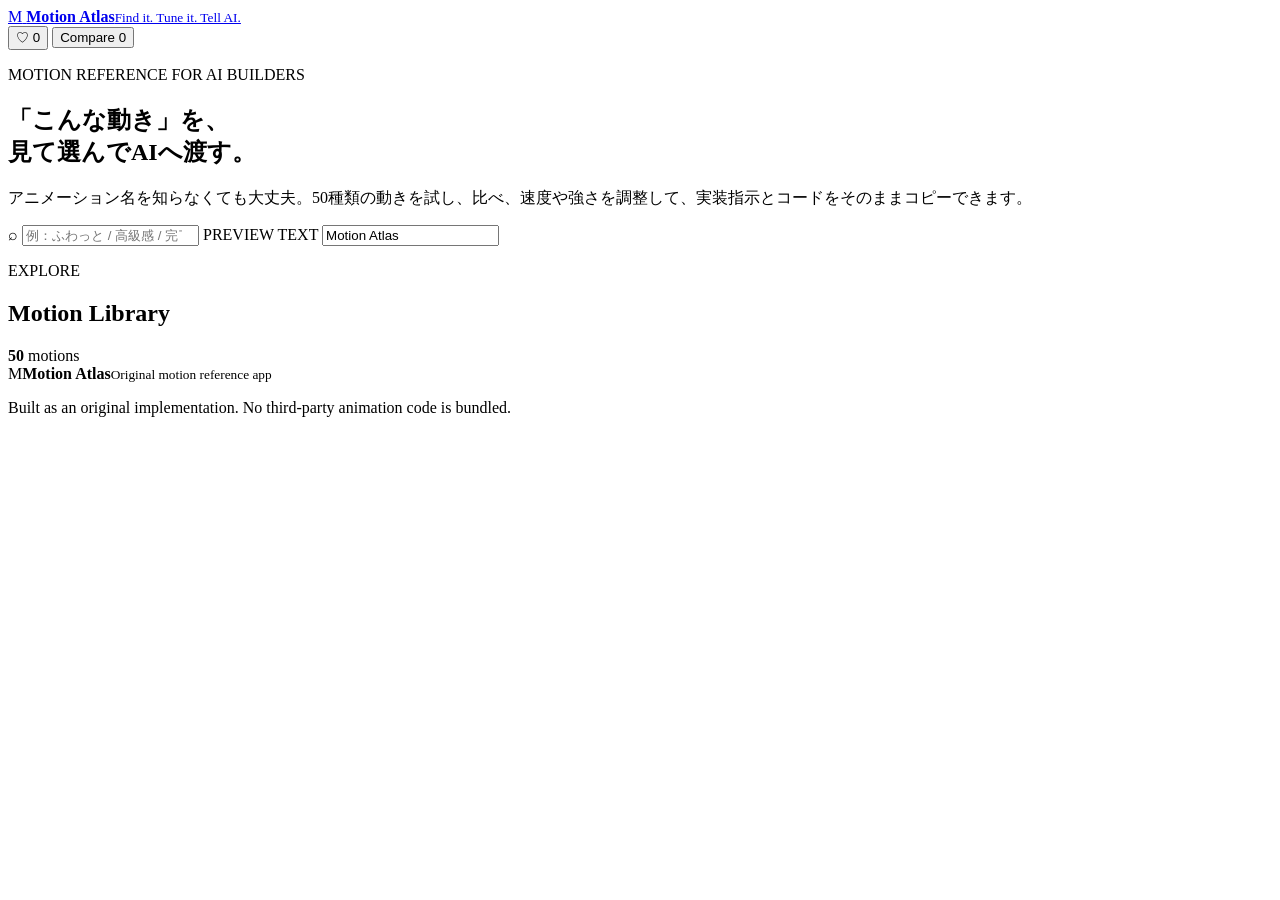
==== index.html @ 30607700 "Add Motion Atlas interface" ====
<!doctype html>
<html lang="ja">
<head>
  <meta charset="utf-8" />
  <meta name="viewport" content="width=device-width, initial-scale=1, viewport-fit=cover" />
  <meta name="theme-color" content="#0b1020" />
  <meta name="description" content="見て選ぶ、比べる、調整する、AIへ伝える。AI時代のモーション設計ツール。" />
  <title>Motion Atlas</title>
  <link rel="manifest" href="manifest.webmanifest" />
  <link rel="apple-touch-icon" href="icons/icon.svg" />
  <link rel="icon" href="icons/icon.svg" />
  <link rel="stylesheet" href="styles.css" />
</head>
<body>
  <div class="ambient ambient-a" aria-hidden="true"></div>
  <div class="ambient ambient-b" aria-hidden="true"></div>

  <header class="topbar">
    <a class="brand" href="#top" aria-label="Motion Atlas ホーム">
      <span class="brand-mark">M</span>
      <span><strong>Motion Atlas</strong><small>Find it. Tune it. Tell AI.</small></span>
    </a>
    <div class="top-actions">
      <button class="icon-btn" id="favoritesBtn" type="button" aria-label="お気に入りのみ表示" title="お気に入り">♡ <span id="favoriteCount">0</span></button>
      <button class="icon-btn compare-pill" id="compareBtn" type="button" aria-label="比較を開く">Compare <span id="compareCount">0</span></button>
    </div>
  </header>

  <main id="top">
    <section class="hero">
      <p class="eyebrow">MOTION REFERENCE FOR AI BUILDERS</p>
      <h1>「こんな動き」を、<br><span>見て選んでAIへ渡す。</span></h1>
      <p class="hero-copy">アニメーション名を知らなくても大丈夫。50種類の動きを試し、比べ、速度や強さを調整して、実装指示とコードをそのままコピーできます。</p>

      <div class="search-panel">
        <label class="search-wrap">
          <span aria-hidden="true">⌕</span>
          <input id="searchInput" type="search" autocomplete="off" placeholder="例：ふわっと / 高級感 / 完了 / hover / blur" />
        </label>
        <label class="preview-text-wrap">
          <span>PREVIEW TEXT</span>
          <input id="globalText" type="text" maxlength="40" value="Motion Atlas" aria-label="プレビュー文字" />
        </label>
      </div>

      <div class="purpose-row" id="purposeRow" aria-label="目的から探す"></div>
      <div class="category-row" id="categoryRow" aria-label="カテゴリ"></div>
    </section>

    <section class="results-section" aria-labelledby="resultsTitle">
      <div class="section-head">
        <div>
          <p class="section-kicker">EXPLORE</p>
          <h2 id="resultsTitle">Motion Library</h2>
        </div>
        <div class="result-meta"><strong id="resultCount">50</strong> motions</div>
      </div>
      <div class="motion-grid" id="motionGrid"></div>
      <div class="empty-state" id="emptyState" hidden>
        <strong>該当するMotionがありません</strong>
        <span>検索語やカテゴリを変えてみてください。</span>
        <button class="ghost-btn" id="resetFilters" type="button">条件をリセット</button>
      </div>
    </section>
  </main>

  <aside class="compare-dock" id="compareDock" hidden>
    <div><strong>Compare</strong><span id="dockNames">選択中</span></div>
    <button class="ghost-btn" id="clearCompare" type="button">クリア</button>
    <button class="primary-btn" id="openCompare" type="button">比較する</button>
  </aside>

  <dialog id="detailDialog" class="dialog-shell">
    <div class="dialog-top">
      <div>
        <p class="section-kicker" id="detailCategory">TEXT</p>
        <h2 id="detailTitle">Motion</h2>
      </div>
      <button class="close-btn" data-close="detailDialog" aria-label="閉じる" type="button">×</button>
    </div>
    <div class="detail-layout">
      <section class="detail-preview-card">
        <div class="large-preview" id="detailPreview"></div>
        <button class="replay-btn large" id="detailReplay" type="button">↻ Restart</button>
      </section>
      <section class="controls-panel">
        <p id="detailDescription" class="detail-description"></p>
        <label class="text-control">プレビュー内容<input id="detailText" type="text" maxlength="40" /></label>
        <div class="slider-control"><span>Speed</span><output id="durationOut">700ms</output><input id="durationRange" min="250" max="1800" step="50" type="range" /></div>
        <div class="slider-control"><span>Delay</span><output id="delayOut">0ms</output><input id="delayRange" min="0" max="800" step="25" type="range" /></div>
        <div class="slider-control"><span>Intensity</span><output id="intensityOut">100%</output><input id="intensityRange" min="40" max="180" step="10" type="range" /></div>
        <label class="select-control">Easing<select id="easingSelect"><option value="cubic-bezier(.22,1,.36,1)">Smooth Out</option><option value="ease-out">Ease Out</option><option value="ease-in-out">Ease In Out</option><option value="cubic-bezier(.34,1.56,.64,1)">Soft Spring</option><option value="linear">Linear</option></select></label>
        <div class="detail-actions">
          <button class="primary-btn wide" id="copyAiBtn" type="button">AIへの指示をコピー</button>
          <button class="ghost-btn wide" id="copyCodeBtn" type="button">HTML / CSSをコピー</button>
        </div>
        <div class="toggle-actions">
          <button class="ghost-btn" id="detailFavorite" type="button">♡ お気に入り</button>
          <button class="ghost-btn" id="detailCompare" type="button">＋ 比較</button>
        </div>
      </section>
    </div>
  </dialog>

  <dialog id="compareDialog" class="dialog-shell compare-dialog">
    <div class="dialog-top">
      <div><p class="section-kicker">SIDE BY SIDE</p><h2>Compare Motions</h2></div>
      <button class="close-btn" data-close="compareDialog" aria-label="閉じる" type="button">×</button>
    </div>
    <div class="compare-toolbar">
      <button class="primary-btn" id="syncPlay" type="button">▶ Sync Play</button>
      <span>最大4つまで同じタイミングで比較できます。</span>
    </div>
    <div class="compare-grid" id="compareGrid"></div>
  </dialog>

  <div class="toast" id="toast" role="status" aria-live="polite"></div>

  <footer>
    <div class="brand footer-brand"><span class="brand-mark">M</span><span><strong>Motion Atlas</strong><small>Original motion reference app</small></span></div>
    <p>Built as an original implementation. No third-party animation code is bundled.</p>
  </footer>

  <script src="app.js" defer></script>
</body>
</html>
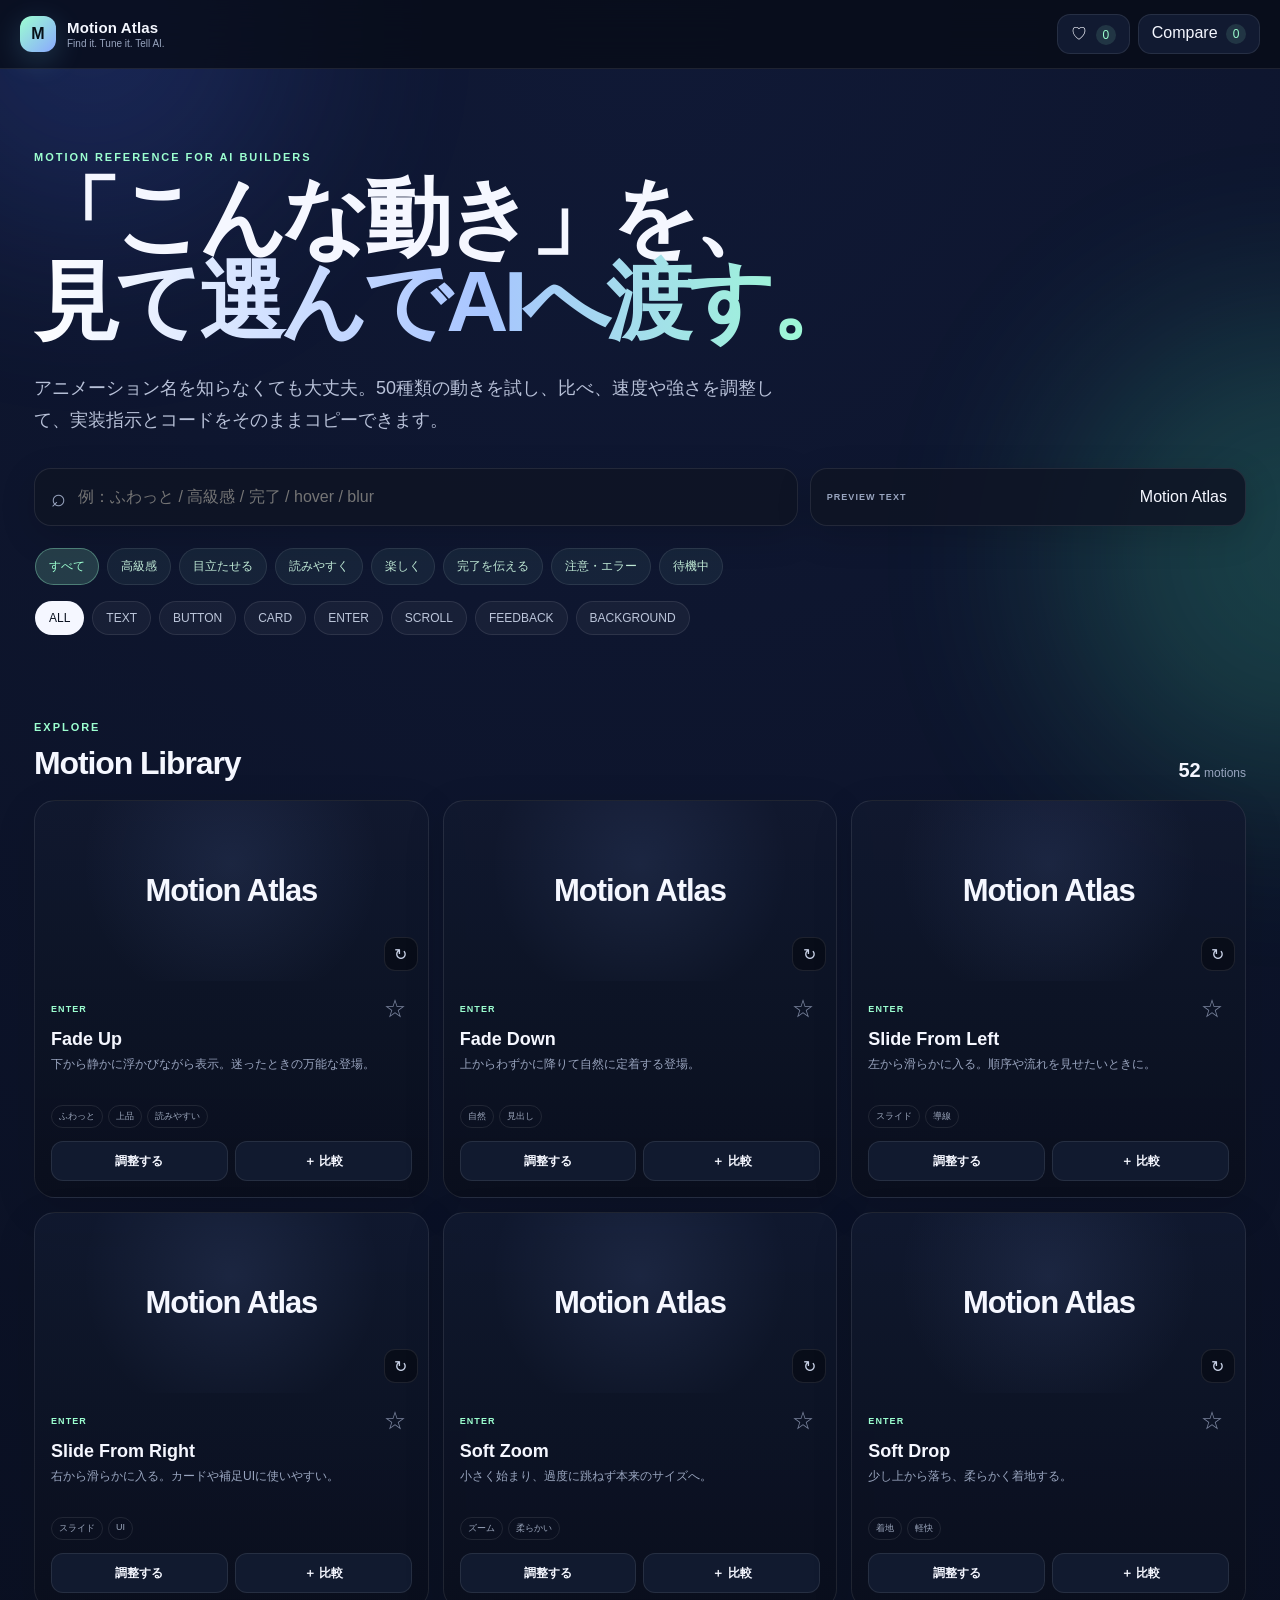
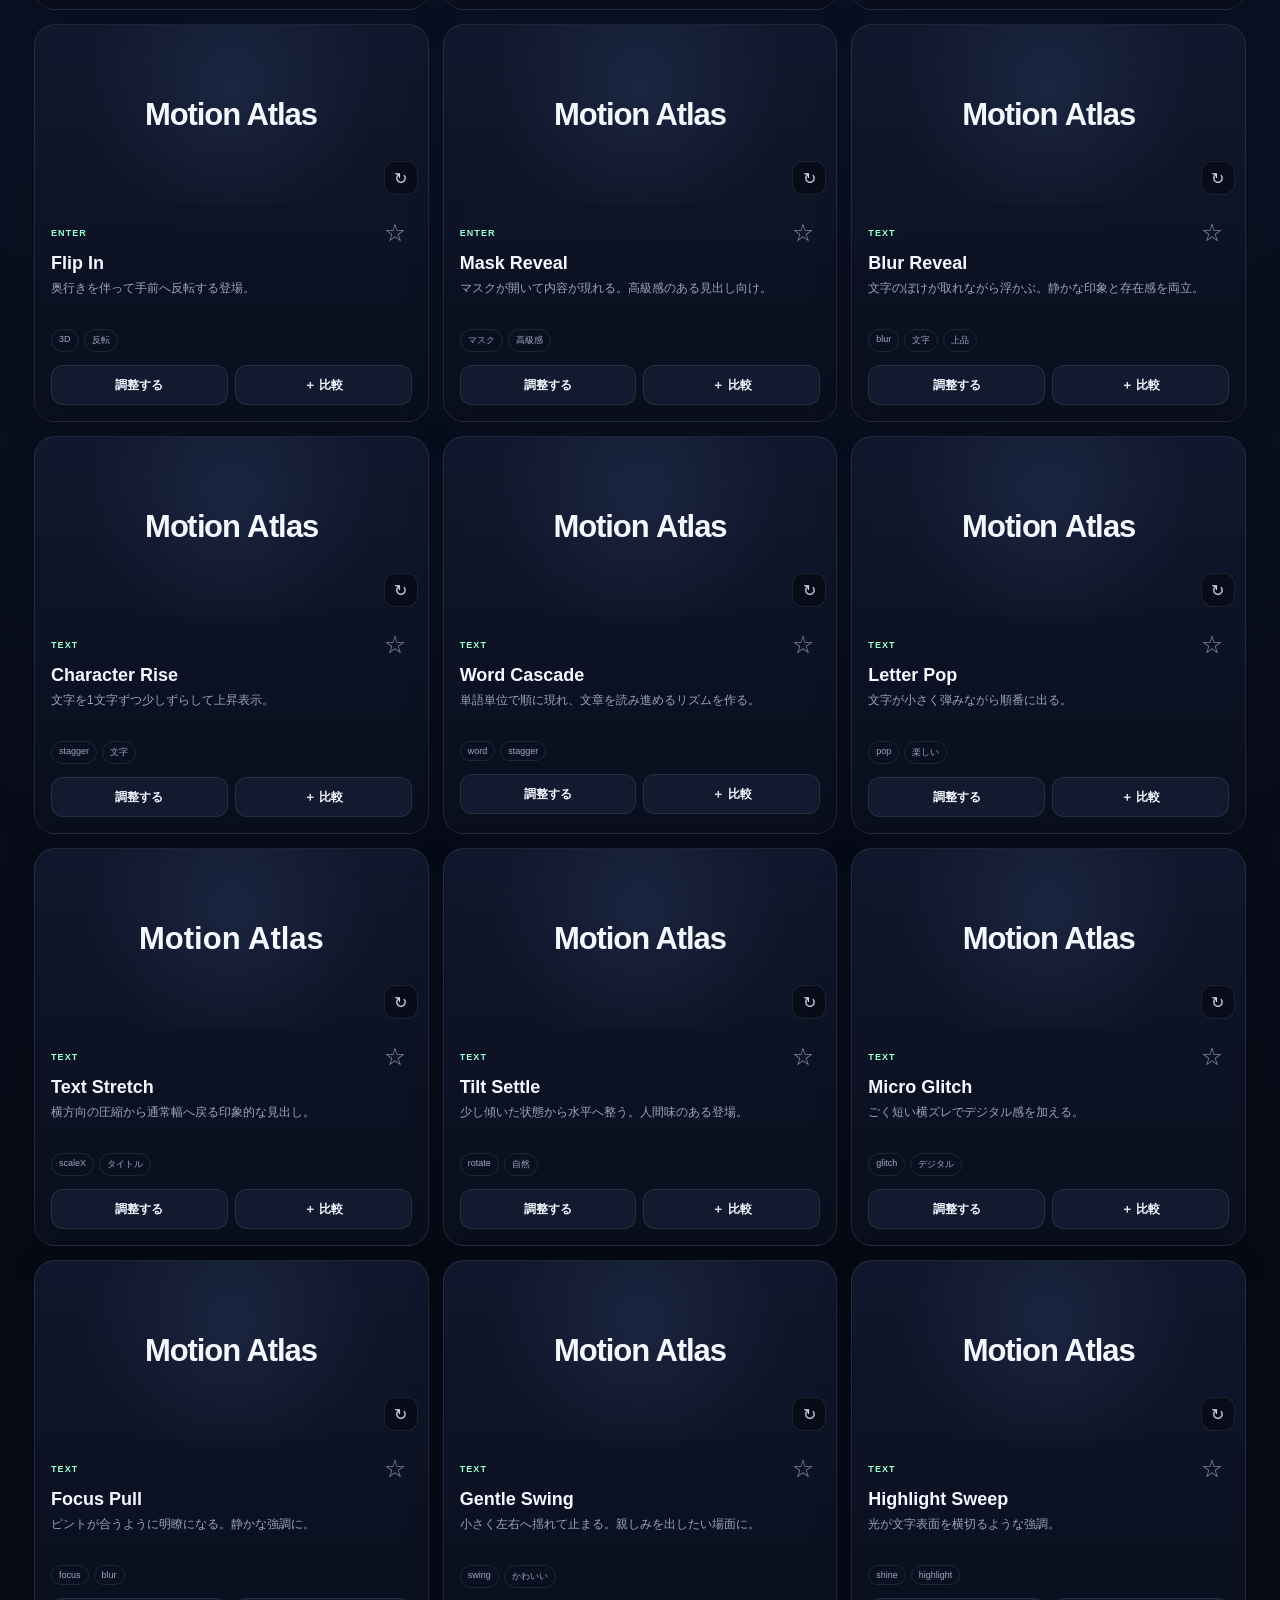
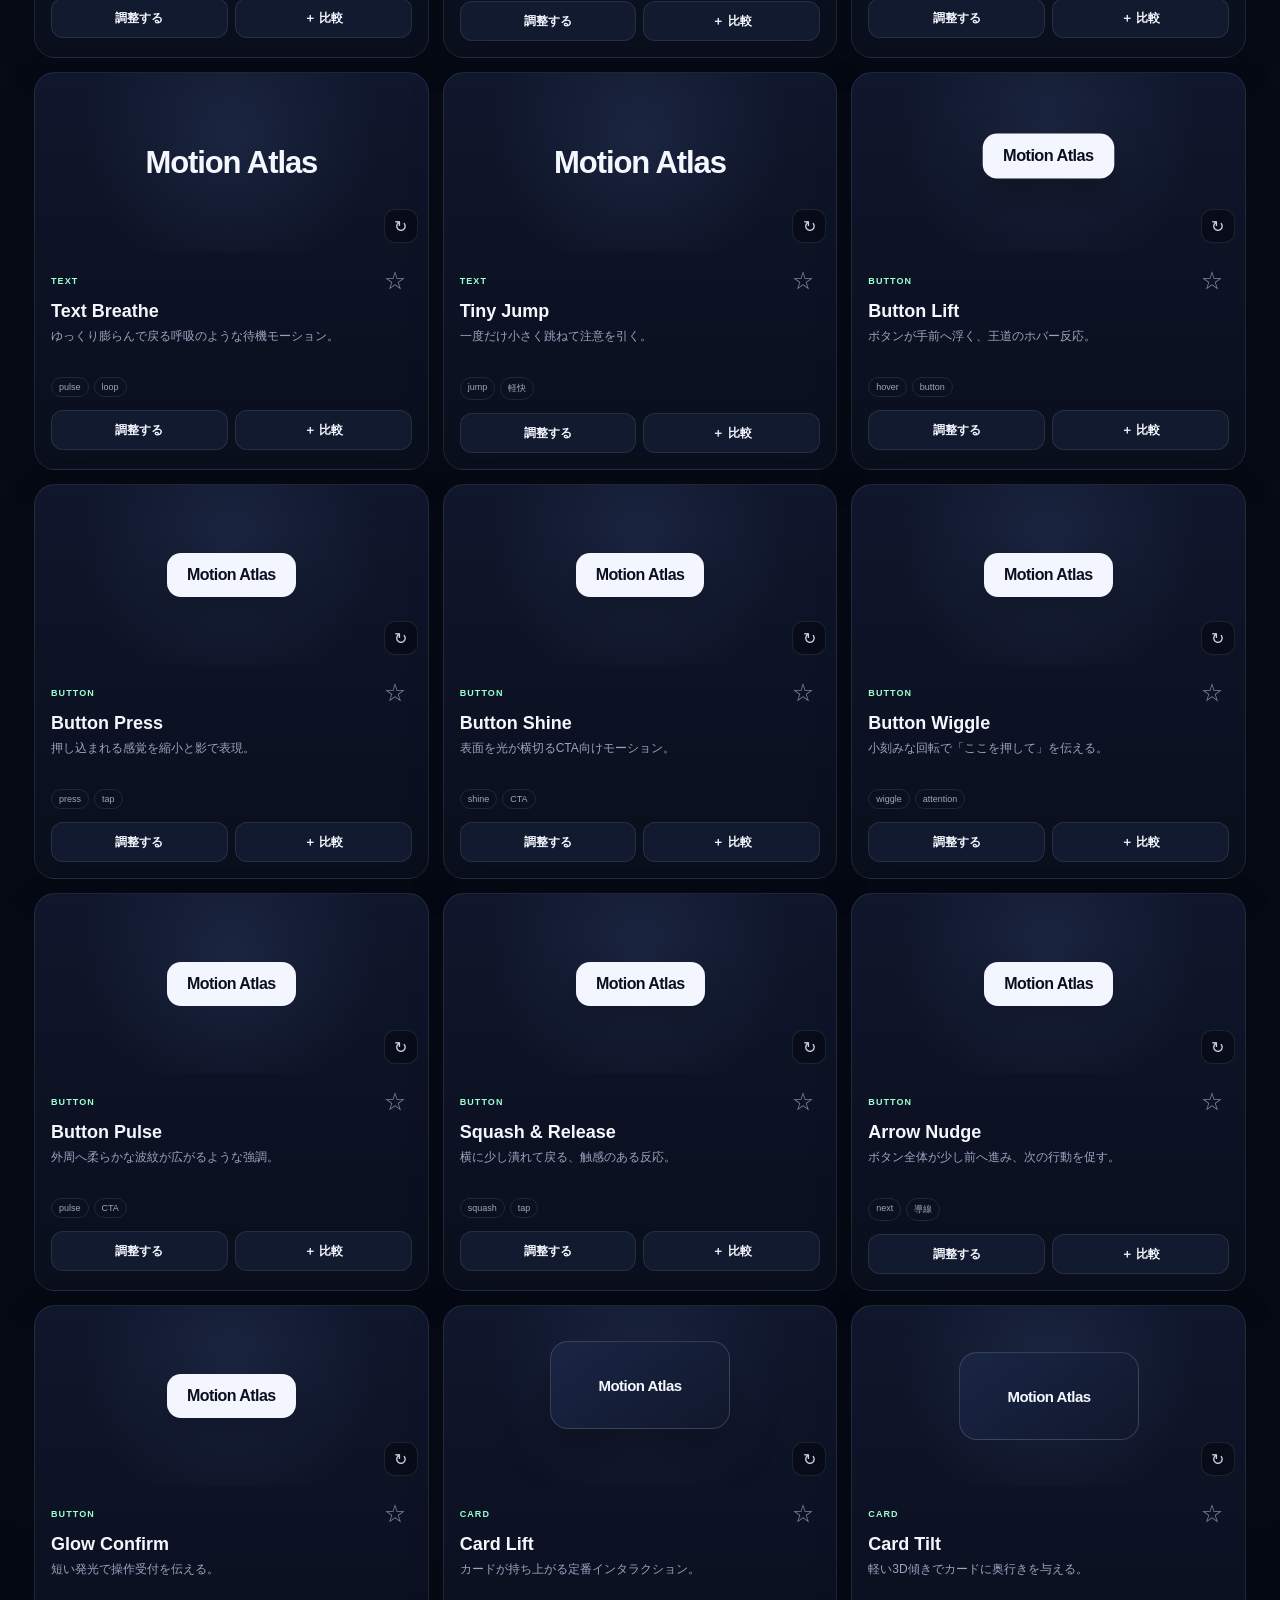
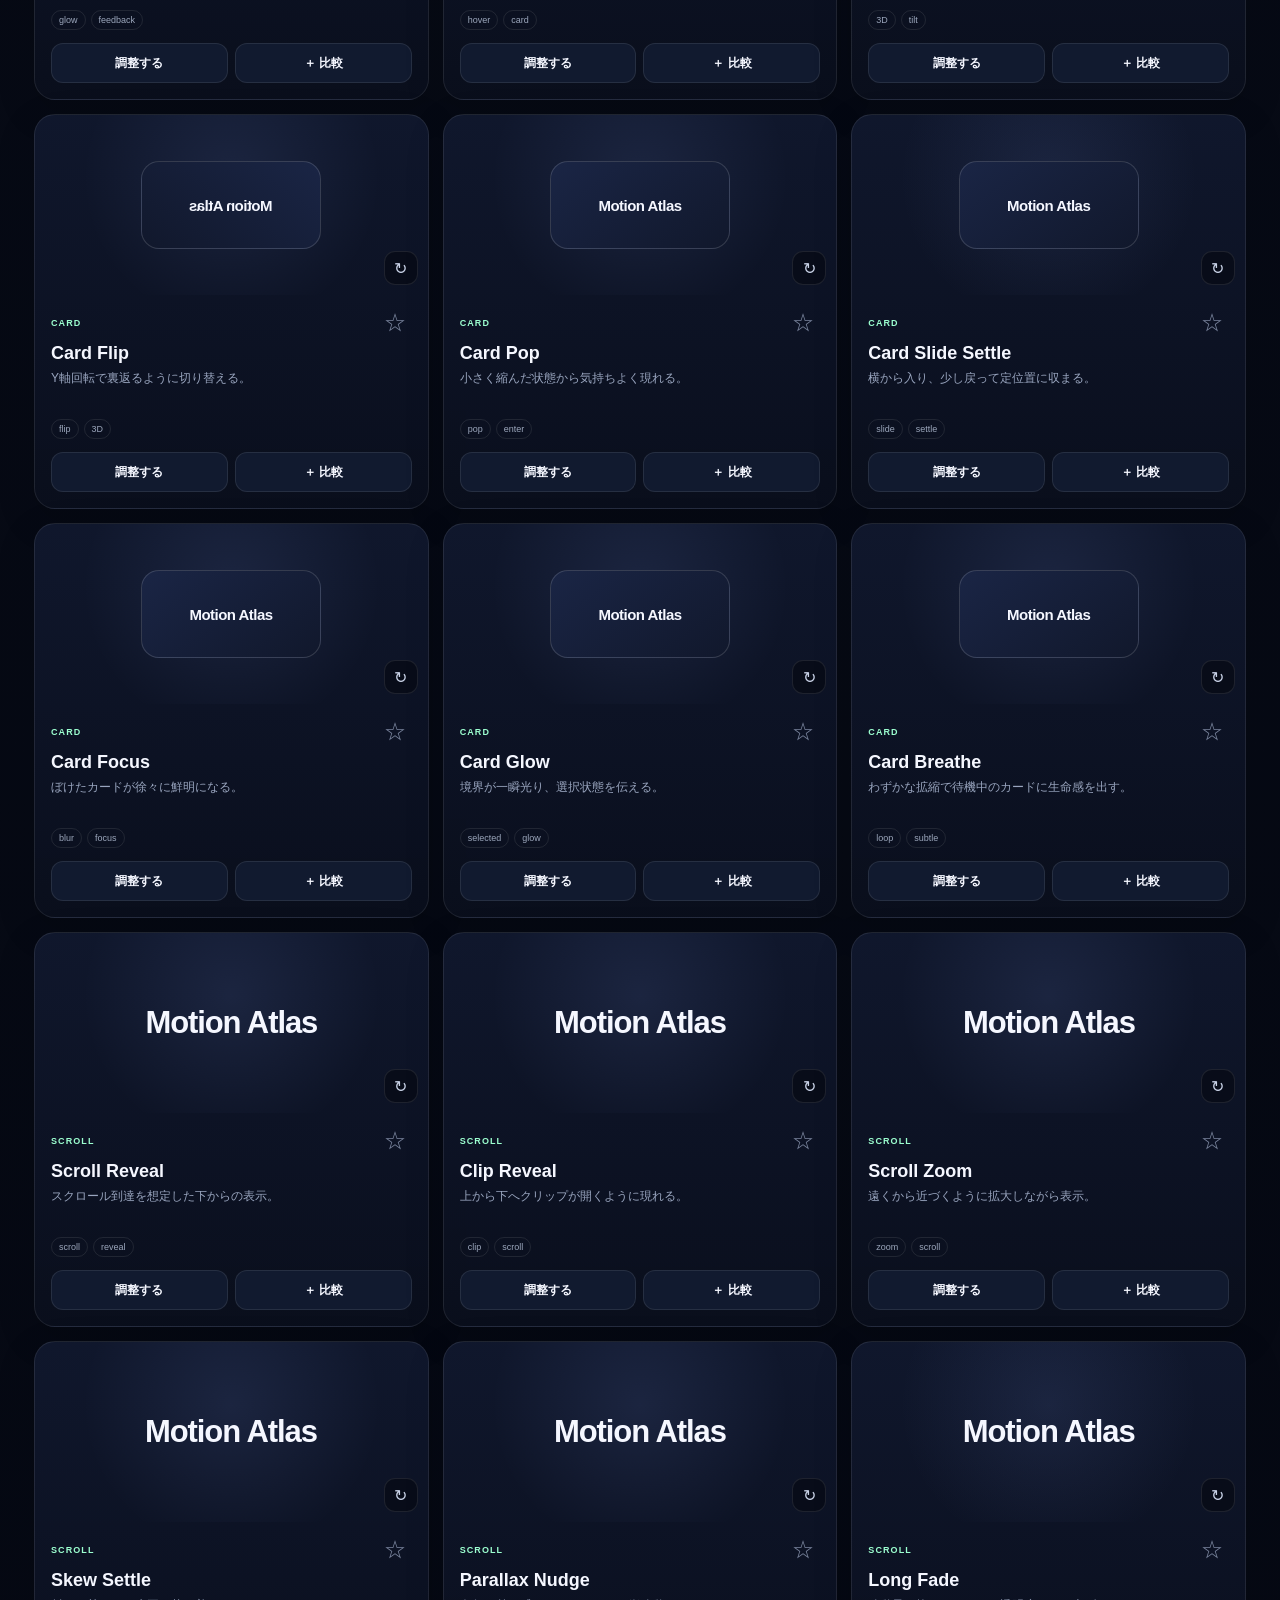
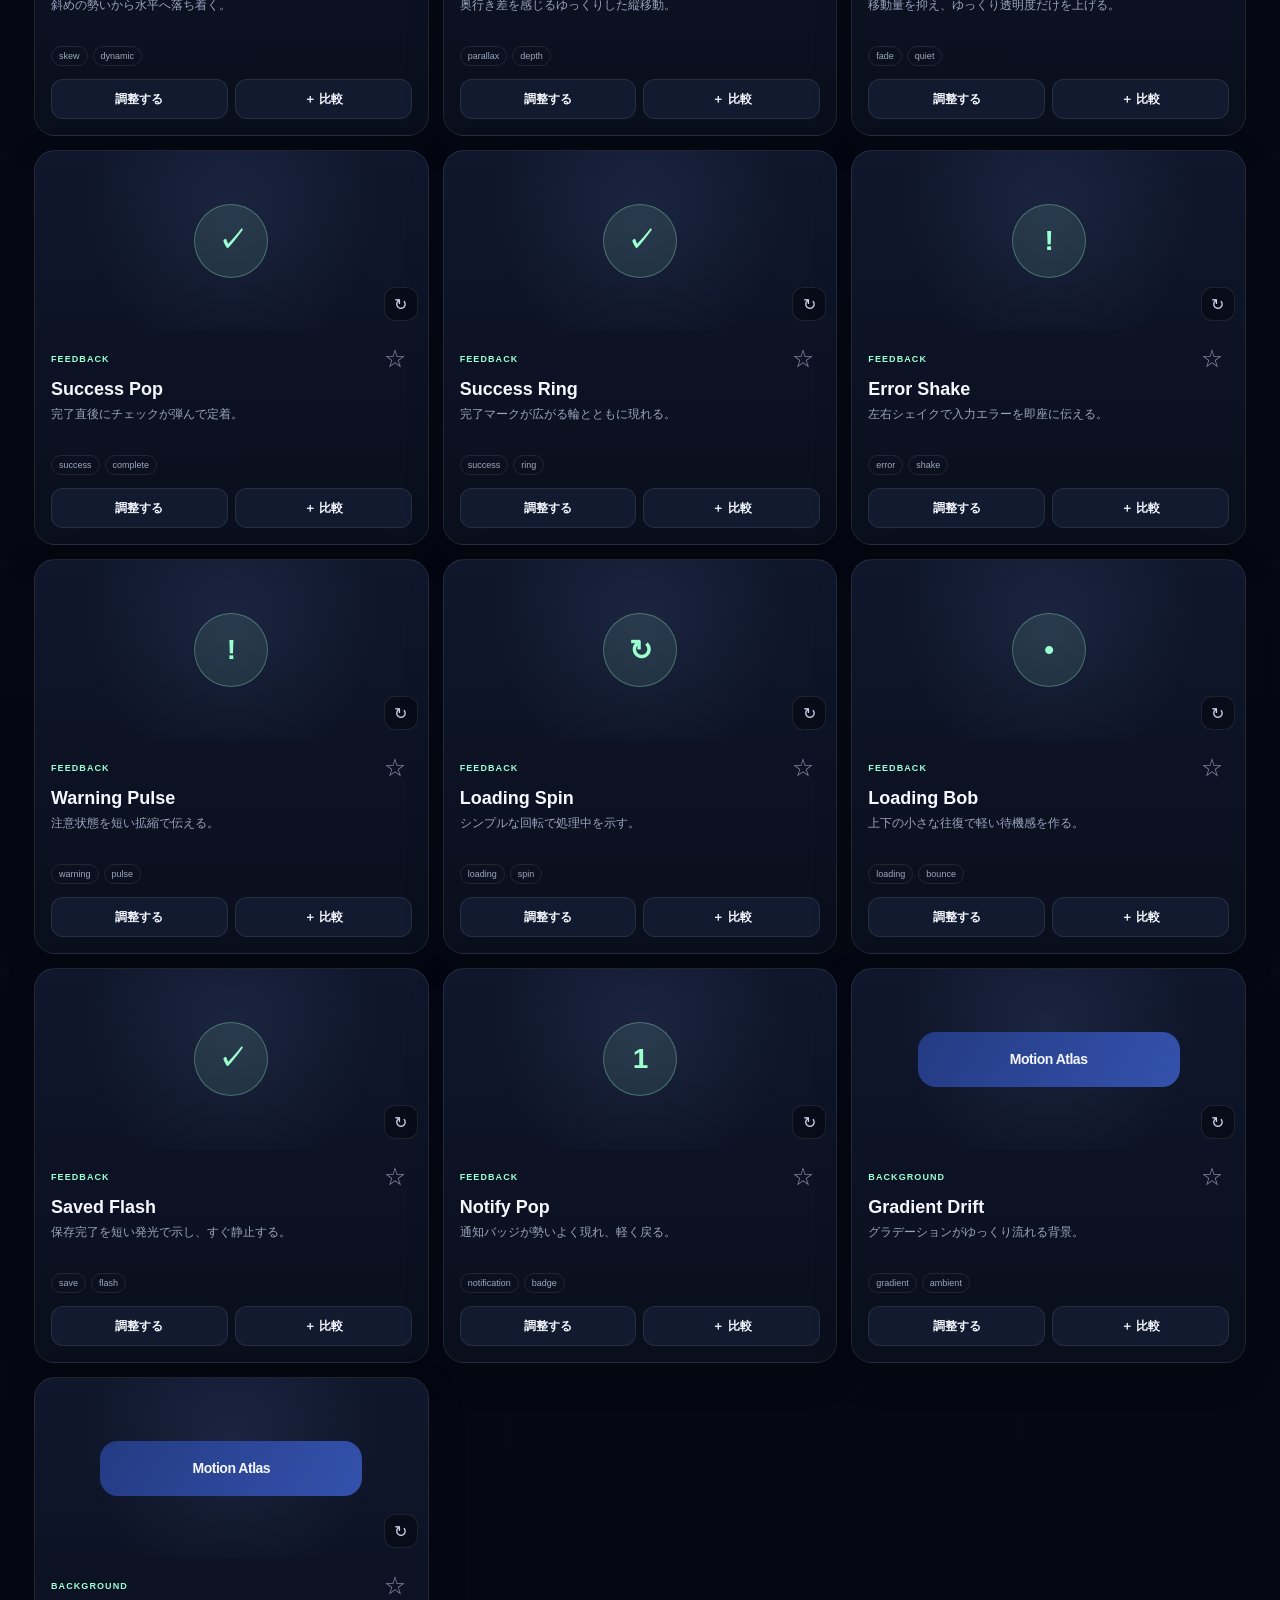
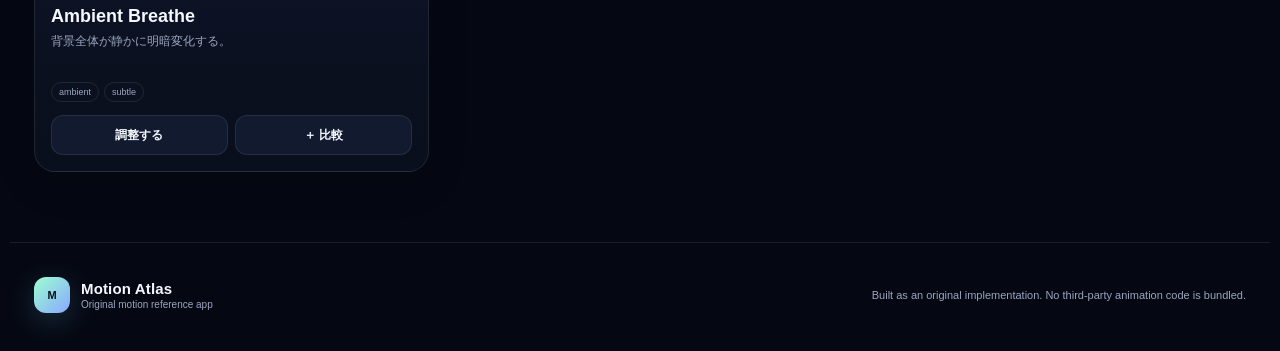
==== commit f688fb81: "Load Motion Atlas modules" ====
--- a/index.html
+++ b/index.html
@@ -121,6 +121,8 @@
     <p>Built as an original implementation. No third-party animation code is bundled.</p>
   </footer>
 
+  <script src="motion-data.js" defer></script>
+  <script src="motion-engine.js" defer></script>
   <script src="app.js" defer></script>
 </body>
 </html>
--- a/styles.css
+++ b/styles.css
@@ -0,0 +1,15 @@
+:root {
+  --bg:#070b16; --panel:#0e1425; --panel2:#121a2f; --line:rgba(255,255,255,.09);
+  --text:#f5f7ff; --muted:#99a5bf; --accent:#9cffd0; --accent2:#8aa8ff; --danger:#ff8d9f;
+  --shadow:0 24px 70px rgba(0,0,0,.35); --radius:24px;
+}
+*{box-sizing:border-box} html{scroll-behavior:smooth} body{margin:0;background:radial-gradient(circle at top,#101936 0,#070b16 34%,#050812 100%);color:var(--text);font-family:Inter,ui-sans-serif,-apple-system,BlinkMacSystemFont,"Segoe UI",sans-serif;min-height:100vh;overflow-x:hidden}
+button,input,select{font:inherit} button{color:inherit} button:focus-visible,input:focus-visible,select:focus-visible{outline:3px solid rgba(156,255,208,.65);outline-offset:2px}.ambient{position:fixed;z-index:-1;filter:blur(100px);opacity:.18;border-radius:999px}.ambient-a{width:420px;height:420px;background:#4f74ff;top:-180px;left:-120px}.ambient-b{width:480px;height:480px;background:#51ffbd;right:-260px;top:35vh}
+.topbar{position:sticky;top:0;z-index:20;display:flex;align-items:center;justify-content:space-between;gap:20px;padding:14px max(20px,env(safe-area-inset-left)) 14px max(20px,env(safe-area-inset-right));background:rgba(7,11,22,.76);backdrop-filter:blur(20px);border-bottom:1px solid var(--line)}.brand{display:flex;align-items:center;gap:11px;text-decoration:none;color:var(--text)}.brand strong{display:block;font-size:15px;letter-spacing:.01em}.brand small{display:block;color:var(--muted);font-size:10px;margin-top:2px}.brand-mark{display:grid;place-items:center;width:36px;height:36px;border-radius:12px;background:linear-gradient(135deg,var(--accent),var(--accent2));color:#071017;font-weight:900;box-shadow:0 8px 30px rgba(122,217,255,.2)}.top-actions{display:flex;gap:8px}.icon-btn,.ghost-btn,.primary-btn,.replay-btn,.chip,.close-btn{border:0;cursor:pointer;transition:transform .16s ease,background .16s ease,border-color .16s ease,opacity .16s ease}.icon-btn:hover,.ghost-btn:hover,.primary-btn:hover,.replay-btn:hover,.chip:hover{transform:translateY(-1px)}.icon-btn{min-height:40px;border-radius:13px;padding:0 13px;background:#111a31;border:1px solid var(--line)}.compare-pill span,.icon-btn span{display:inline-grid;place-items:center;min-width:20px;height:20px;padding:0 5px;margin-left:4px;border-radius:999px;background:rgba(156,255,208,.12);color:var(--accent);font-size:12px}
+main{max-width:1260px;margin:auto;padding:0 24px}.hero{padding:82px 0 48px}.eyebrow,.section-kicker{font-size:11px;font-weight:800;letter-spacing:.18em;color:var(--accent);margin:0 0 12px}.hero h1{font-size:clamp(42px,7vw,86px);line-height:.98;letter-spacing:-.055em;margin:0;max-width:960px}.hero h1 span{color:transparent;background:linear-gradient(90deg,#fff,#a8c5ff 55%,#9cffd0);background-clip:text;-webkit-background-clip:text}.hero-copy{max-width:760px;color:#b8c1d8;font-size:clamp(15px,2vw,18px);line-height:1.8;margin:28px 0 32px}.search-panel{display:grid;grid-template-columns:1.4fr .8fr;gap:12px;margin-bottom:18px}.search-wrap,.preview-text-wrap{display:flex;align-items:center;gap:10px;min-height:58px;border:1px solid var(--line);background:rgba(14,20,37,.86);border-radius:17px;padding:0 16px;box-shadow:0 10px 35px rgba(0,0,0,.16)}.search-wrap span{font-size:25px;color:var(--muted)}.search-wrap input,.preview-text-wrap input{width:100%;border:0;outline:0;background:transparent;color:var(--text)}.search-wrap input{font-size:16px}.preview-text-wrap{display:grid;grid-template-columns:auto 1fr}.preview-text-wrap span{font-size:9px;color:var(--muted);letter-spacing:.12em;font-weight:800}.preview-text-wrap input{text-align:right}.purpose-row,.category-row{display:flex;gap:8px;overflow-x:auto;padding:4px 1px 8px;scrollbar-width:none}.purpose-row::-webkit-scrollbar,.category-row::-webkit-scrollbar{display:none}.purpose-row{margin-top:8px}.category-row{margin-top:4px}.chip{white-space:nowrap;padding:9px 13px;border-radius:999px;background:rgba(255,255,255,.045);border:1px solid var(--line);font-size:12px;color:#bcc6da}.chip.active{background:var(--text);color:#09101e;border-color:transparent}.purpose-row .chip{background:rgba(156,255,208,.06);color:#bfe8d5}.purpose-row .chip.active{background:rgba(156,255,208,.17);color:var(--accent);border-color:rgba(156,255,208,.34)}
+.results-section{padding:30px 0 70px}.section-head{display:flex;justify-content:space-between;align-items:end;margin-bottom:18px}.section-head h2,.dialog-top h2{font-size:32px;margin:0;letter-spacing:-.035em}.result-meta{color:var(--muted);font-size:12px}.result-meta strong{color:var(--text);font-size:20px}.motion-grid{display:grid;grid-template-columns:repeat(3,minmax(0,1fr));gap:14px}.motion-card{position:relative;min-width:0;border:1px solid var(--line);background:linear-gradient(180deg,rgba(17,25,47,.92),rgba(10,15,29,.96));border-radius:21px;overflow:hidden;box-shadow:0 12px 42px rgba(0,0,0,.12);transition:transform .2s ease,border-color .2s ease,box-shadow .2s ease}.motion-card:hover{transform:translateY(-3px);border-color:rgba(138,168,255,.28);box-shadow:0 24px 56px rgba(0,0,0,.2)}.card-preview{position:relative;height:180px;display:grid;place-items:center;padding:20px;background:radial-gradient(circle at 50% 35%,rgba(138,168,255,.1),transparent 65%);overflow:hidden;isolation:isolate}.preview-stage{position:relative;display:grid;place-items:center;max-width:100%;min-width:80%;min-height:75px}.preview-target{max-width:100%;font-size:clamp(20px,3vw,31px);font-weight:800;letter-spacing:-.035em;text-align:center;white-space:nowrap}.preview-target.button-demo{background:#f3f6ff;color:#0a1020;border-radius:14px;padding:13px 20px;font-size:16px;box-shadow:0 10px 30px rgba(0,0,0,.25)}.preview-target.card-demo{width:180px;height:88px;border:1px solid rgba(255,255,255,.15);border-radius:18px;background:linear-gradient(145deg,#1a2545,#11182c);display:grid;place-items:center;font-size:15px}.preview-target.feedback-demo{width:74px;height:74px;border-radius:50%;display:grid;place-items:center;background:rgba(156,255,208,.1);border:1px solid rgba(156,255,208,.3);font-size:28px;color:var(--accent)}.preview-target.background-demo{position:absolute;inset:10px;border-radius:18px;width:auto;height:auto;background:linear-gradient(120deg,#243b83,#3857b7,#1b7f62);background-size:250% 250%;font-size:14px;display:grid;place-items:center}.split-wrap{display:inline-flex;justify-content:center;flex-wrap:wrap}.split-wrap .unit{display:inline-block;white-space:pre}.replay-mini{position:absolute;right:10px;bottom:10px;width:34px;height:34px;border:1px solid var(--line);background:rgba(7,11,22,.76);border-radius:11px;color:#c9d2e7;cursor:pointer}.card-body{padding:16px}.card-topline{display:flex;gap:8px;align-items:center;justify-content:space-between}.category-tag{font-size:9px;font-weight:850;letter-spacing:.12em;color:var(--accent)}.favorite-btn{border:0;background:transparent;font-size:22px;line-height:1;cursor:pointer;color:#78839c}.favorite-btn.active{color:#ffd86e}.motion-card h3{font-size:18px;margin:8px 0 5px}.motion-card p{color:var(--muted);font-size:12px;line-height:1.55;margin:0;min-height:38px}.tags{display:flex;gap:5px;flex-wrap:wrap;margin:12px 0}.tag{font-size:9px;color:#9ca7bd;border:1px solid var(--line);border-radius:999px;padding:4px 7px}.card-actions{display:grid;grid-template-columns:1fr 1fr;gap:7px;margin-top:13px}.ghost-btn,.primary-btn,.replay-btn{min-height:40px;border-radius:12px;padding:0 13px;font-weight:750;font-size:12px}.ghost-btn{background:#111a2f;border:1px solid var(--line)}.primary-btn{background:linear-gradient(135deg,#dfffee,#b9cbff);color:#071017}.replay-btn{background:rgba(255,255,255,.06);border:1px solid var(--line)}.wide{width:100%}.empty-state{border:1px dashed rgba(255,255,255,.16);border-radius:20px;padding:40px;text-align:center}.empty-state strong,.empty-state span{display:block}.empty-state span{color:var(--muted);margin:8px 0 18px}
+.compare-dock{position:fixed;z-index:19;left:50%;bottom:calc(14px + env(safe-area-inset-bottom));transform:translateX(-50%);width:min(680px,calc(100% - 28px));display:grid;grid-template-columns:1fr auto auto;gap:9px;align-items:center;padding:10px 11px 10px 16px;border:1px solid rgba(156,255,208,.2);background:rgba(9,14,27,.9);backdrop-filter:blur(18px);border-radius:17px;box-shadow:var(--shadow)}.compare-dock div{min-width:0}.compare-dock strong{font-size:12px;margin-right:8px}.compare-dock span{font-size:11px;color:var(--muted);white-space:nowrap;overflow:hidden;text-overflow:ellipsis}.compare-dock[hidden]{display:none}
+.dialog-shell{width:min(1040px,calc(100% - 28px));max-height:calc(100dvh - 28px);border:1px solid rgba(255,255,255,.12);border-radius:26px;padding:0;color:var(--text);background:#0a1020;box-shadow:0 50px 120px rgba(0,0,0,.55);overflow:auto}.dialog-shell::backdrop{background:rgba(2,4,10,.74);backdrop-filter:blur(8px)}.dialog-top{position:sticky;top:0;z-index:4;display:flex;justify-content:space-between;align-items:center;padding:20px 22px;background:rgba(10,16,32,.92);backdrop-filter:blur(14px);border-bottom:1px solid var(--line)}.dialog-top h2{font-size:27px}.close-btn{width:40px;height:40px;border-radius:13px;background:#11192c;border:1px solid var(--line);font-size:23px}.detail-layout{display:grid;grid-template-columns:1.1fr .9fr}.detail-preview-card{min-height:530px;display:grid;grid-template-rows:1fr auto;gap:12px;place-items:center;padding:28px;background:radial-gradient(circle at 50% 35%,rgba(138,168,255,.12),transparent 60%)}.large-preview{width:100%;min-height:340px;display:grid;place-items:center;overflow:hidden}.large-preview .preview-target{font-size:clamp(32px,6vw,64px)}.large-preview .preview-target.button-demo{font-size:20px}.large-preview .preview-target.card-demo{width:260px;height:150px;font-size:21px}.large-preview .preview-target.background-demo{position:relative;inset:auto;width:min(100%,460px);height:280px;font-size:18px}.replay-btn.large{width:min(320px,100%)}.controls-panel{padding:30px;border-left:1px solid var(--line)}.detail-description{color:#b5bfd3;line-height:1.7;margin:0 0 22px}.text-control,.select-control{display:grid;gap:8px;font-size:11px;color:var(--muted);font-weight:700;margin:14px 0}.text-control input,.select-control select{height:44px;border:1px solid var(--line);background:#10182c;border-radius:12px;color:var(--text);padding:0 12px}.slider-control{display:grid;grid-template-columns:1fr auto;gap:7px;margin:19px 0;font-size:11px;color:var(--muted);font-weight:700}.slider-control output{color:#d7ddec}.slider-control input{grid-column:1/-1;width:100%;accent-color:#9cffd0}.detail-actions{display:grid;gap:8px;margin-top:23px}.toggle-actions{display:grid;grid-template-columns:1fr 1fr;gap:8px;margin-top:8px}.compare-toolbar{display:flex;align-items:center;gap:15px;padding:18px 22px;border-bottom:1px solid var(--line)}.compare-toolbar span{font-size:11px;color:var(--muted)}.compare-grid{display:grid;grid-template-columns:repeat(2,1fr);gap:12px;padding:18px}.compare-card{border:1px solid var(--line);border-radius:18px;overflow:hidden;background:#0d1427}.compare-card .card-preview{height:230px}.compare-card-head{display:flex;justify-content:space-between;align-items:center;padding:13px 15px;border-top:1px solid var(--line)}.compare-card-head strong{font-size:14px}.remove-compare{border:0;background:transparent;color:#a9b3c9;cursor:pointer}.toast{position:fixed;z-index:50;left:50%;bottom:calc(22px + env(safe-area-inset-bottom));transform:translate(-50%,20px);opacity:0;pointer-events:none;background:#e7fff2;color:#071017;font-weight:800;font-size:12px;padding:11px 16px;border-radius:999px;box-shadow:0 12px 40px rgba(0,0,0,.35);transition:.22s ease}.toast.show{opacity:1;transform:translate(-50%,0)}footer{max-width:1260px;margin:auto;border-top:1px solid var(--line);padding:34px 24px calc(38px + env(safe-area-inset-bottom));display:flex;justify-content:space-between;align-items:center;color:var(--muted);font-size:11px}.footer-brand{pointer-events:none}
+@media(max-width:920px){.motion-grid{grid-template-columns:repeat(2,minmax(0,1fr))}.detail-layout{grid-template-columns:1fr}.controls-panel{border-left:0;border-top:1px solid var(--line)}.detail-preview-card{min-height:430px}.large-preview{min-height:280px}}
+@media(max-width:650px){main{padding:0 15px}.topbar{padding-left:15px;padding-right:15px}.brand small{display:none}.top-actions .icon-btn{padding:0 10px}.hero{padding:58px 0 28px}.hero h1{font-size:44px}.hero-copy{font-size:14px;margin-top:20px}.search-panel{grid-template-columns:1fr}.preview-text-wrap{grid-template-columns:110px 1fr}.motion-grid{grid-template-columns:1fr}.card-preview{height:190px}.section-head h2{font-size:26px}.compare-dock{grid-template-columns:1fr auto}.compare-dock .ghost-btn{display:none}.dialog-shell{width:100%;max-height:100dvh;height:100dvh;border-radius:0;border-left:0;border-right:0}.dialog-top{padding-top:calc(14px + env(safe-area-inset-top))}.detail-preview-card{min-height:360px;padding:18px}.large-preview{min-height:240px}.controls-panel{padding:22px}.compare-grid{grid-template-columns:1fr;padding:12px}.compare-toolbar{align-items:flex-start;flex-direction:column}.compare-card .card-preview{height:200px}footer{align-items:flex-start;gap:20px;flex-direction:column}}
+@media (prefers-reduced-motion: reduce){html{scroll-behavior:auto}.motion-card,.icon-btn,.ghost-btn,.primary-btn,.replay-btn,.chip,.toast{transition:none!important}}
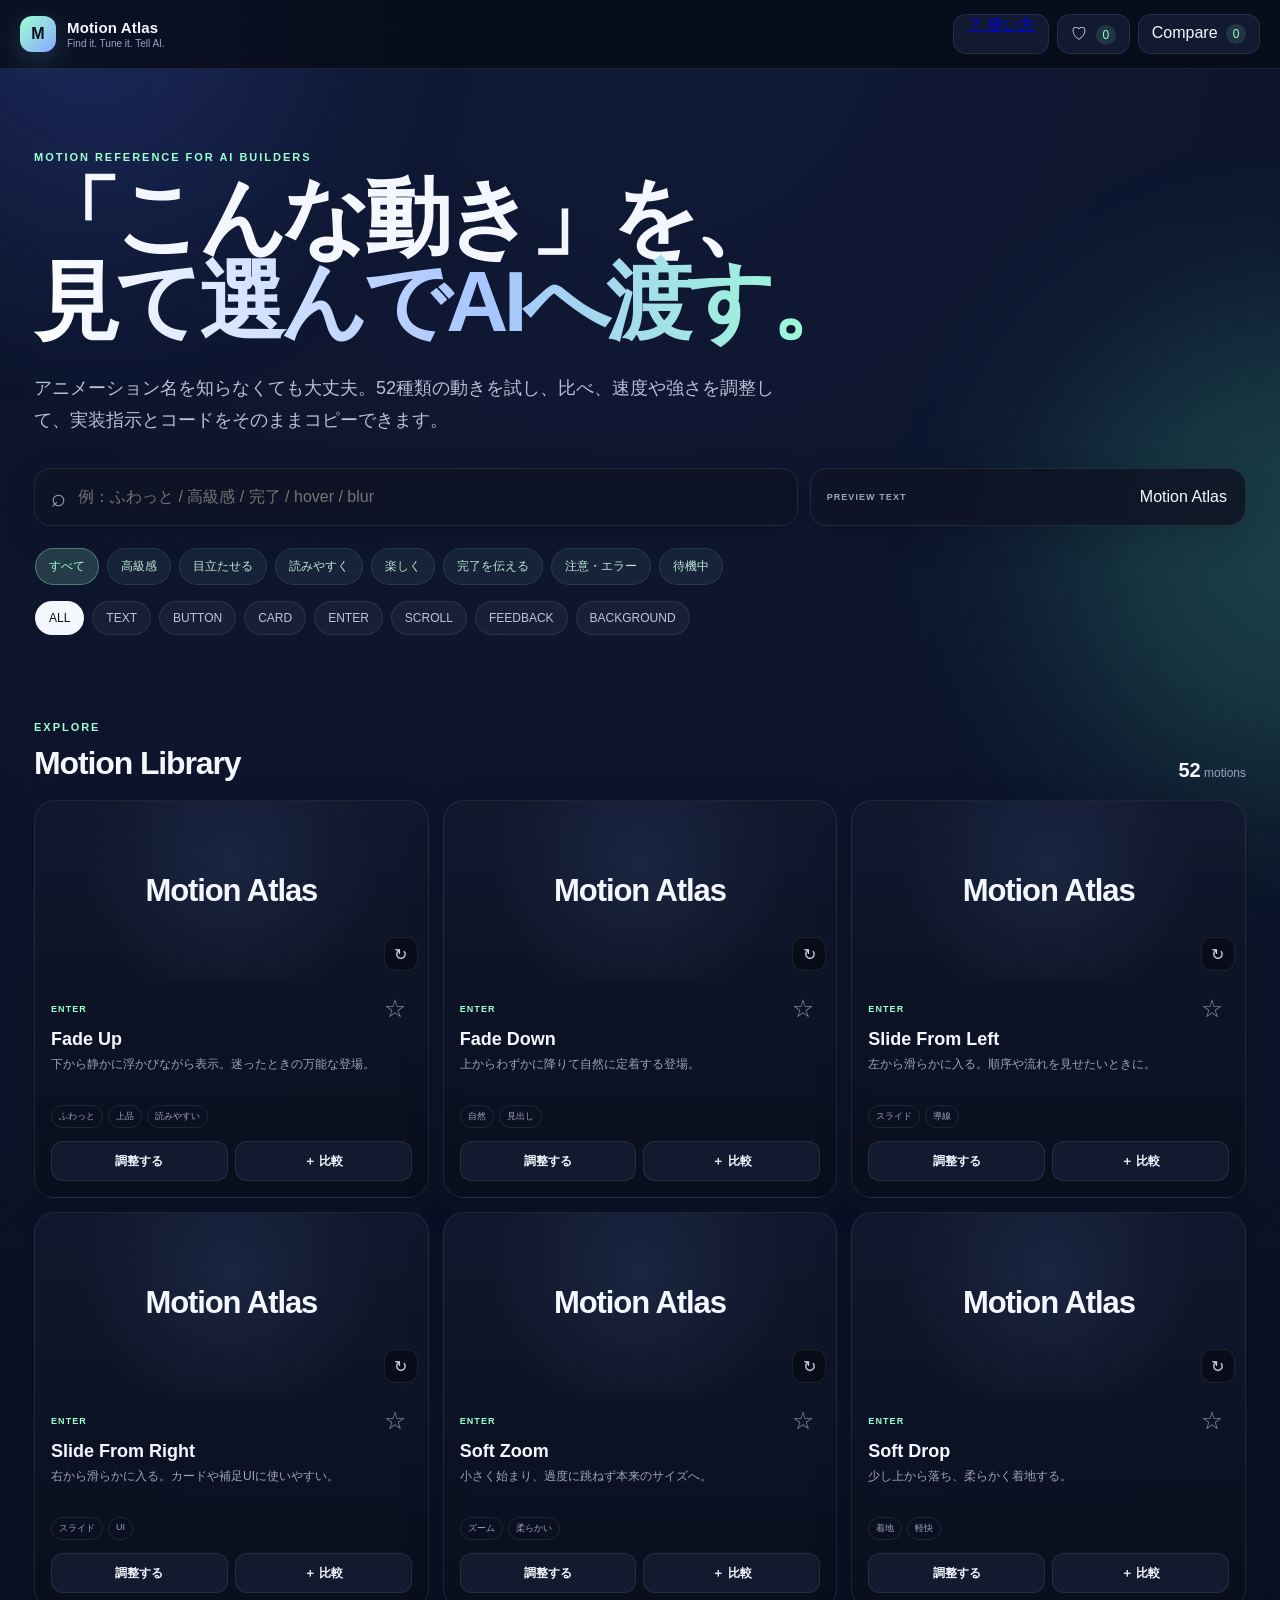
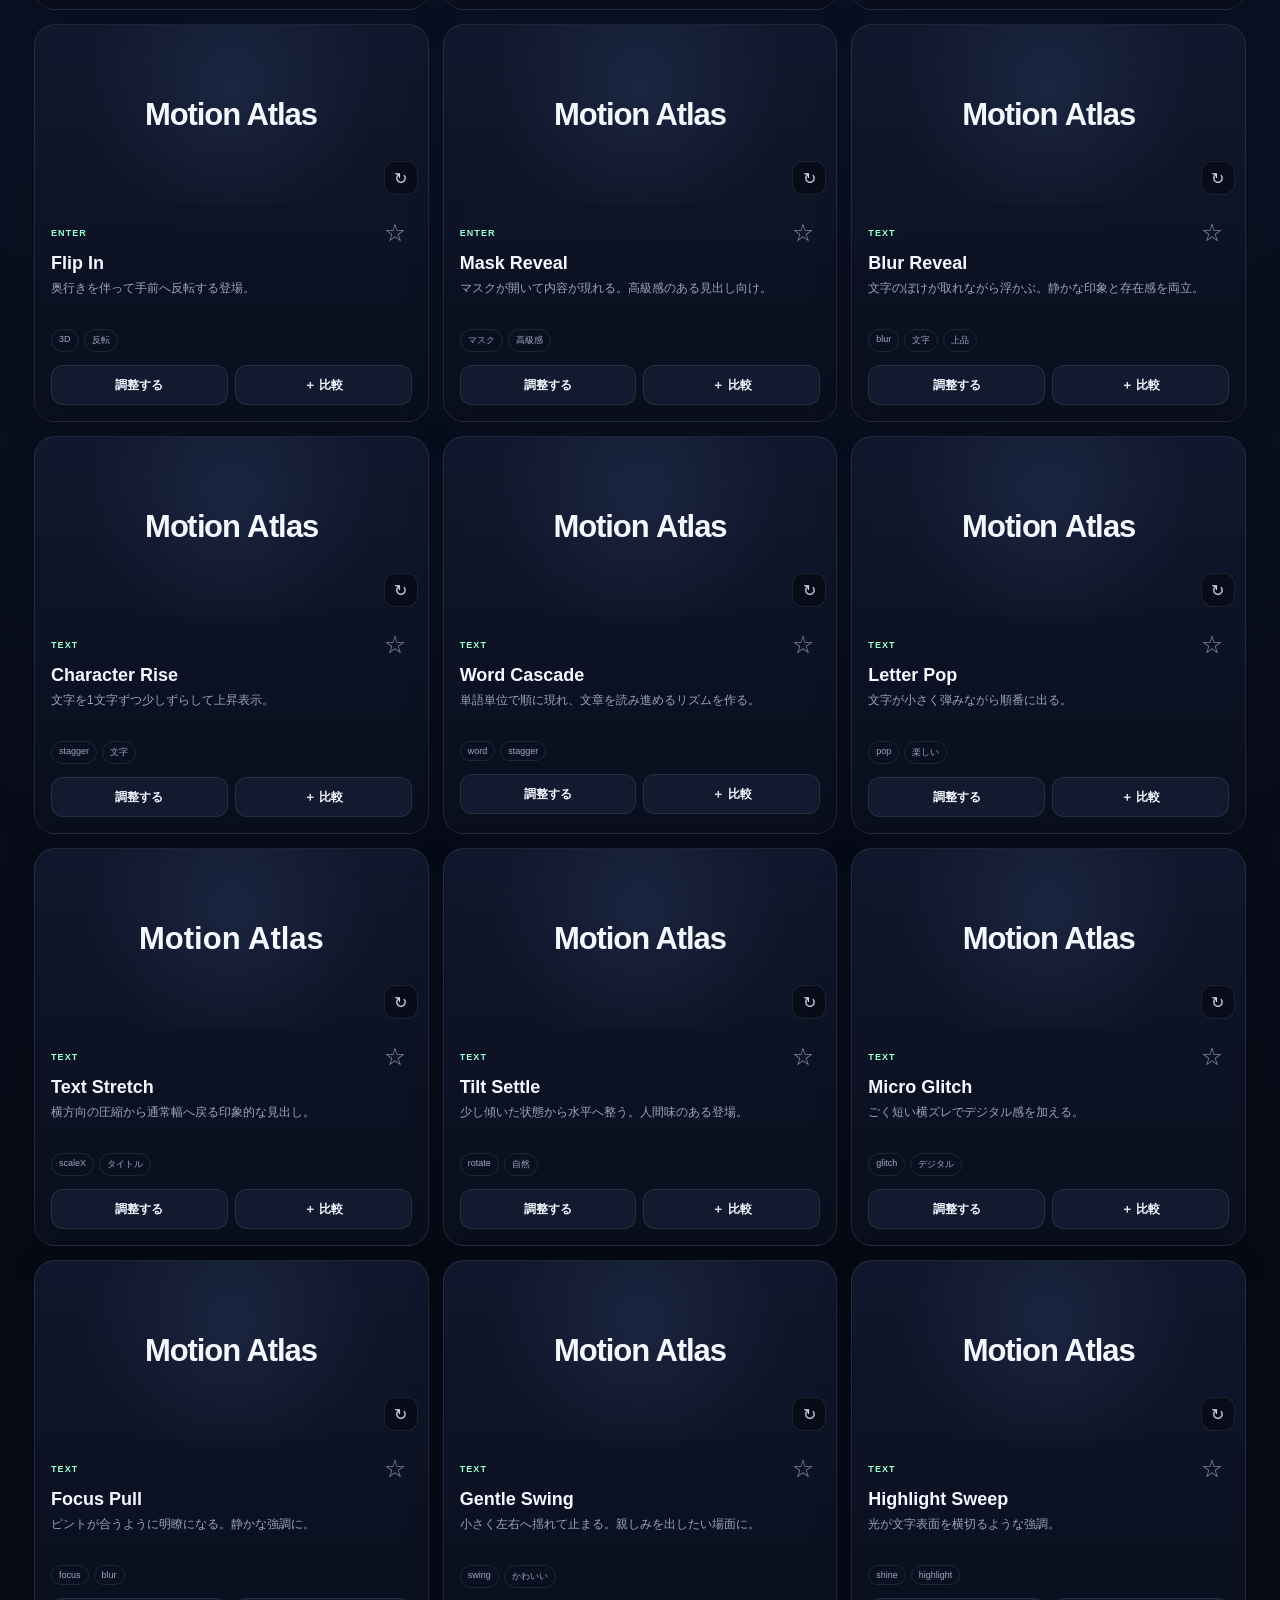
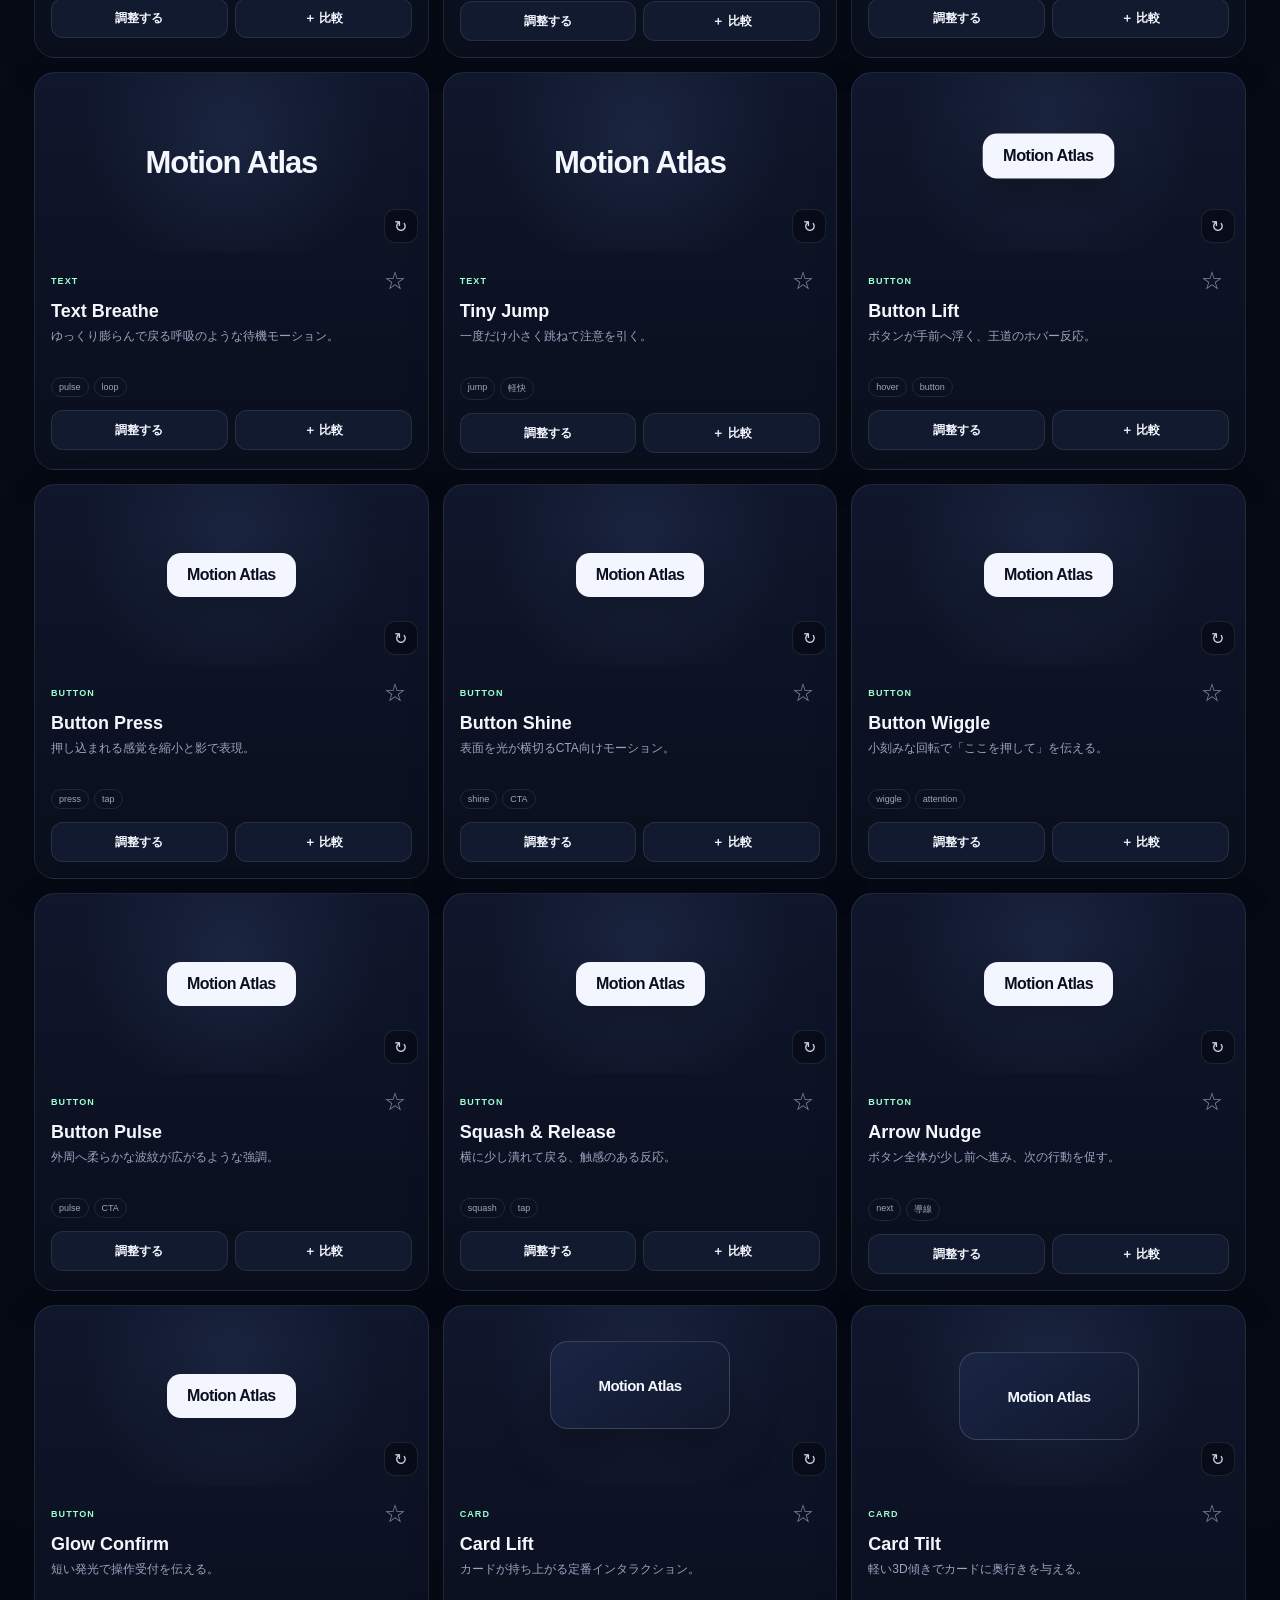
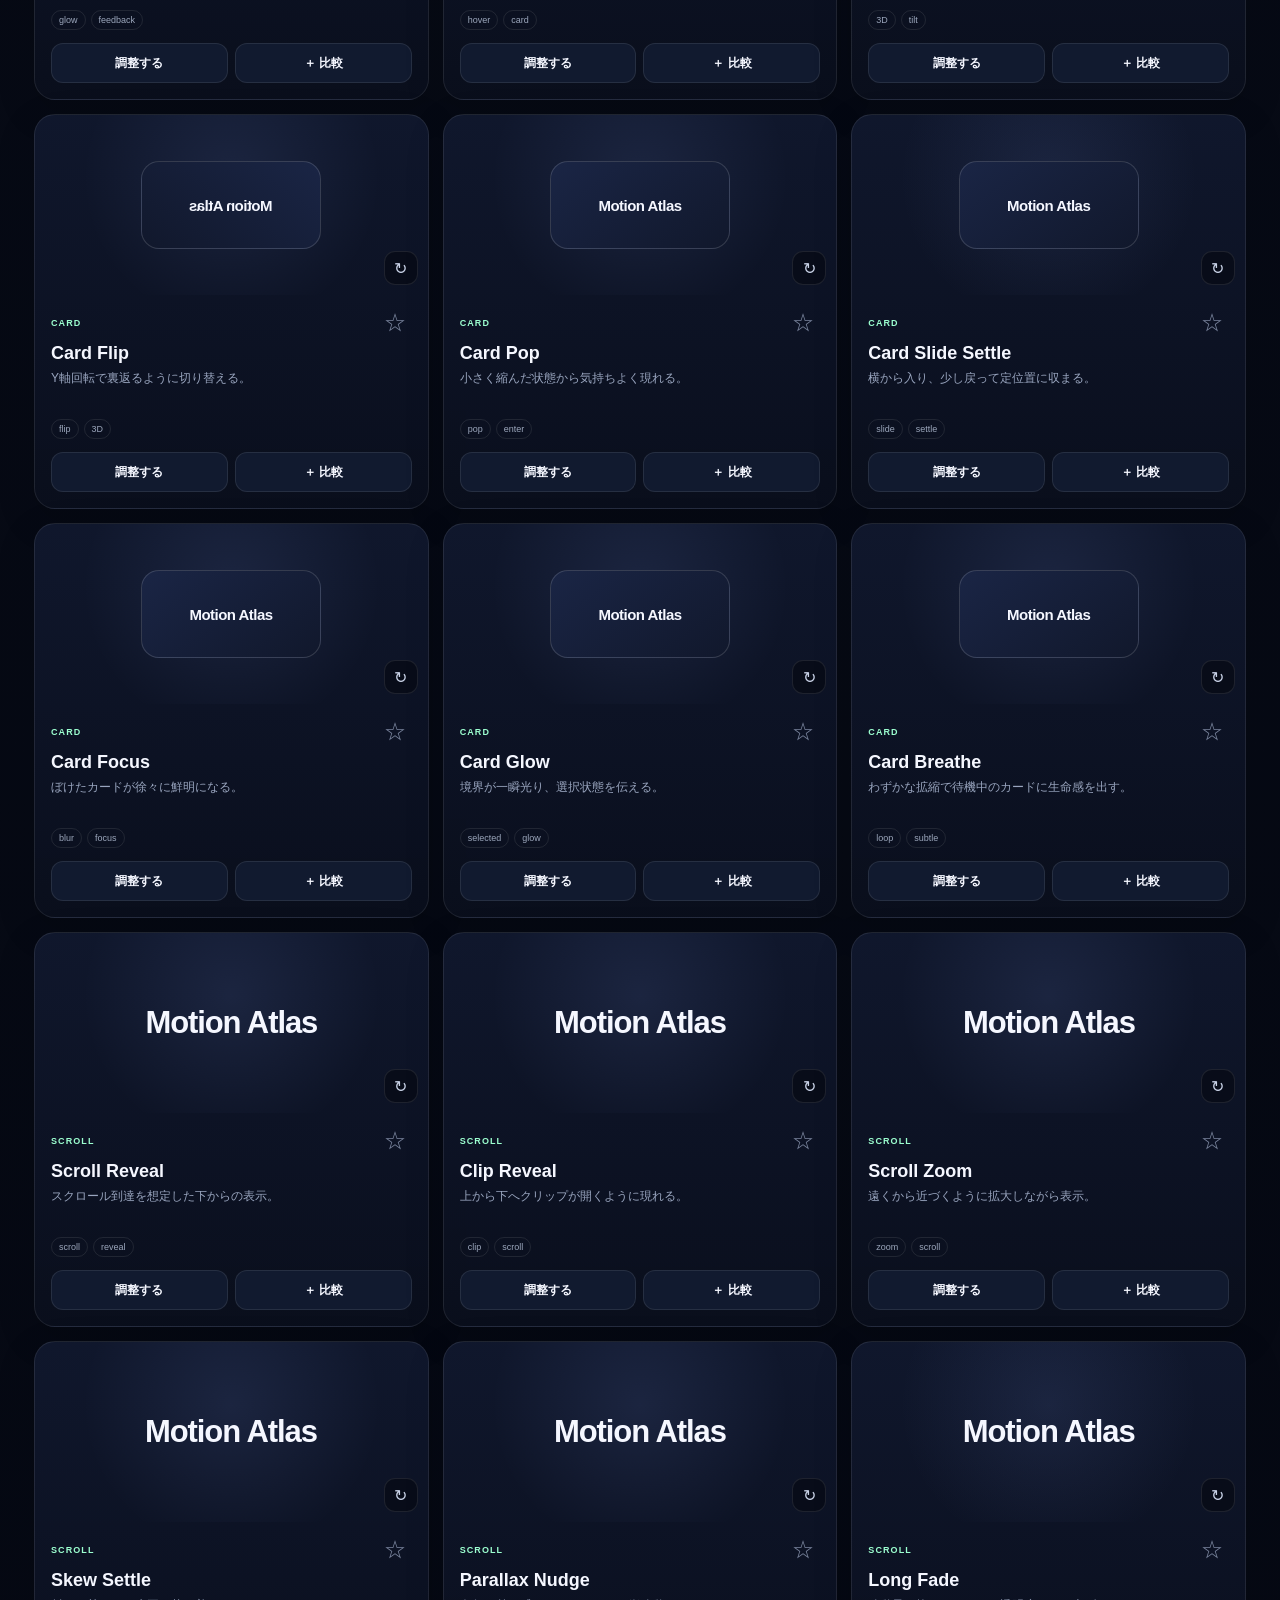
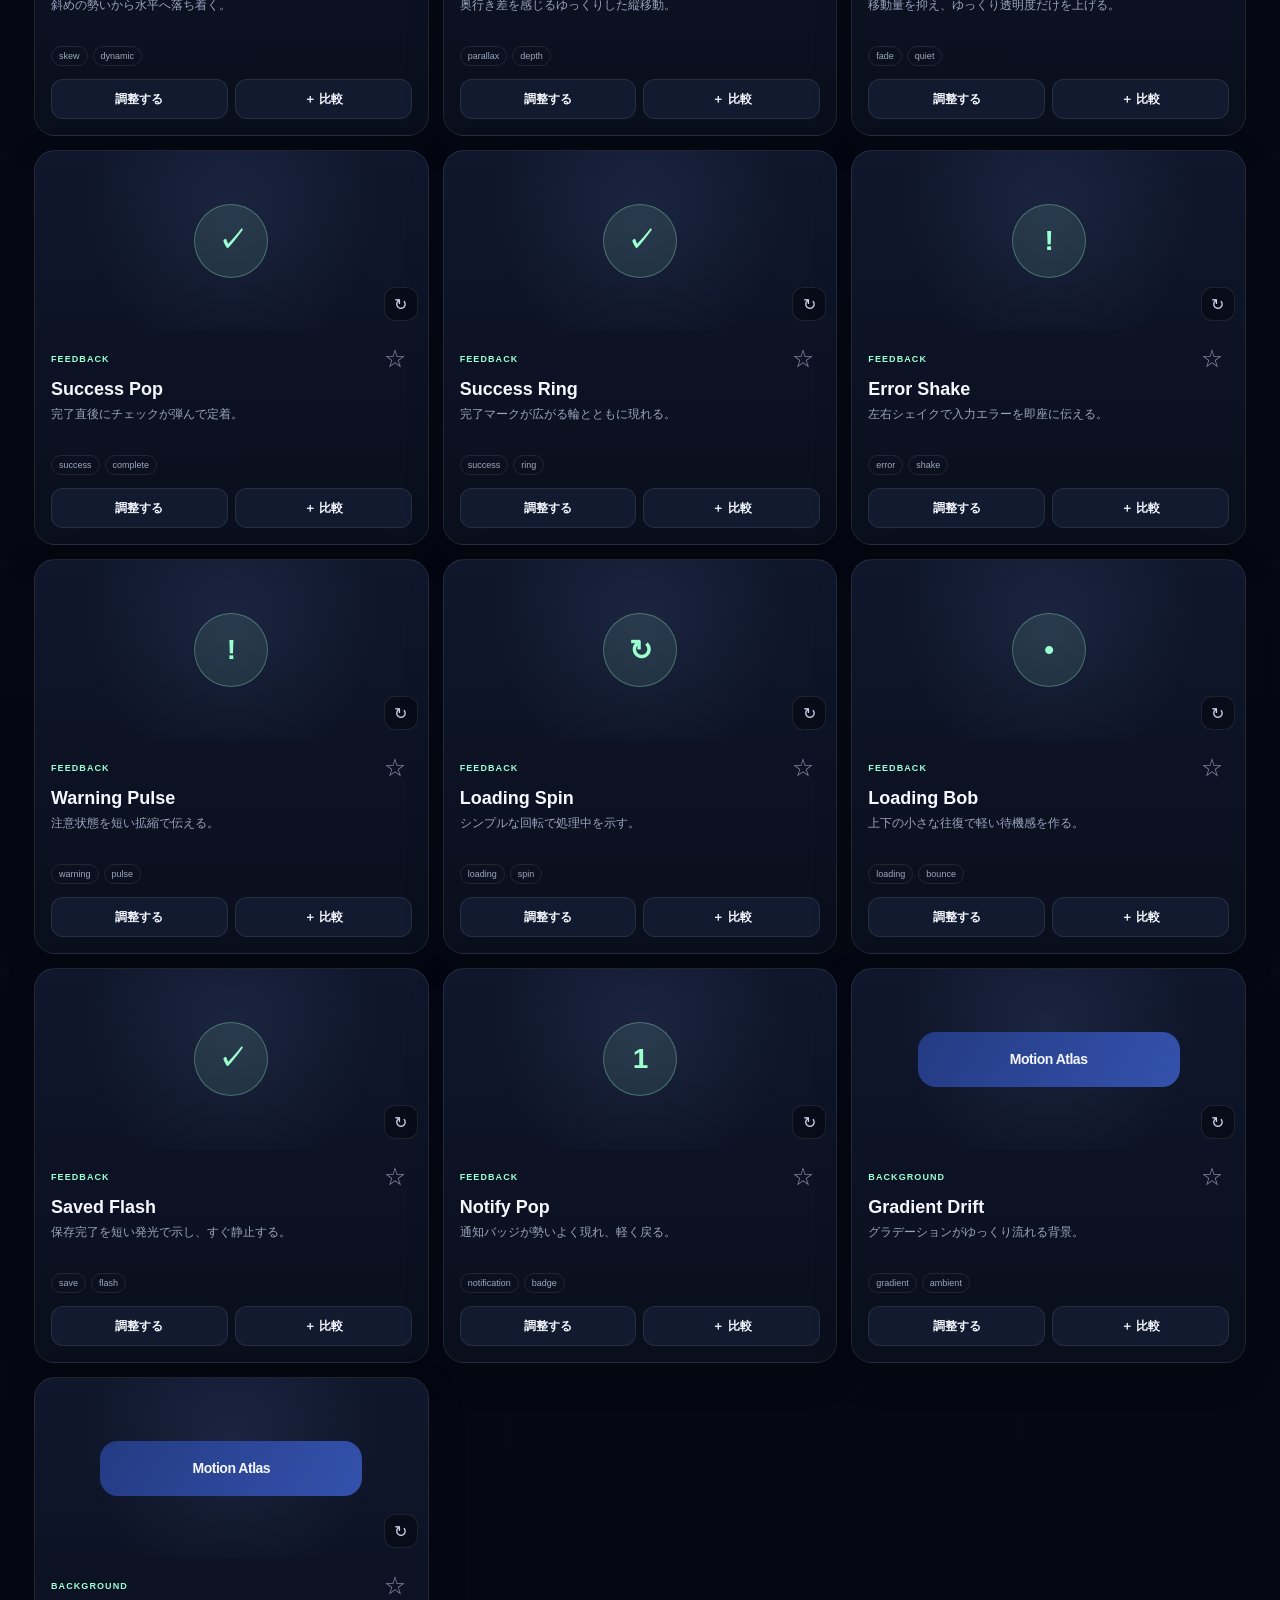
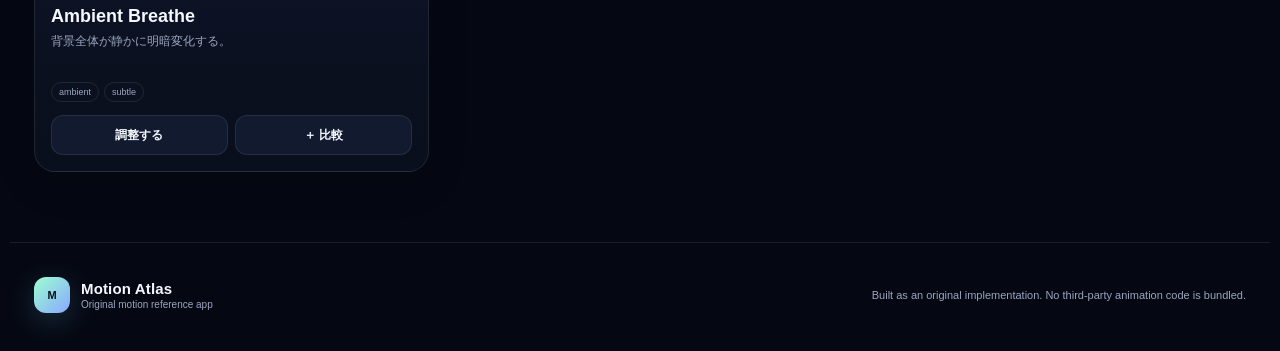
==== commit 28f817f6: "Add manual entry point and correct motion count" ====
--- a/index.html
+++ b/index.html
@@ -21,6 +21,7 @@
       <span><strong>Motion Atlas</strong><small>Find it. Tune it. Tell AI.</small></span>
     </a>
     <div class="top-actions">
+      <a class="icon-btn help-link" href="manual.html" aria-label="使い方を開く">？ 使い方</a>
       <button class="icon-btn" id="favoritesBtn" type="button" aria-label="お気に入りのみ表示" title="お気に入り">♡ <span id="favoriteCount">0</span></button>
       <button class="icon-btn compare-pill" id="compareBtn" type="button" aria-label="比較を開く">Compare <span id="compareCount">0</span></button>
     </div>
@@ -30,7 +31,7 @@
     <section class="hero">
       <p class="eyebrow">MOTION REFERENCE FOR AI BUILDERS</p>
       <h1>「こんな動き」を、<br><span>見て選んでAIへ渡す。</span></h1>
-      <p class="hero-copy">アニメーション名を知らなくても大丈夫。50種類の動きを試し、比べ、速度や強さを調整して、実装指示とコードをそのままコピーできます。</p>
+      <p class="hero-copy">アニメーション名を知らなくても大丈夫。52種類の動きを試し、比べ、速度や強さを調整して、実装指示とコードをそのままコピーできます。</p>
 
       <div class="search-panel">
         <label class="search-wrap">
@@ -53,7 +54,7 @@
           <p class="section-kicker">EXPLORE</p>
           <h2 id="resultsTitle">Motion Library</h2>
         </div>
-        <div class="result-meta"><strong id="resultCount">50</strong> motions</div>
+        <div class="result-meta"><strong id="resultCount">52</strong> motions</div>
       </div>
       <div class="motion-grid" id="motionGrid"></div>
       <div class="empty-state" id="emptyState" hidden>
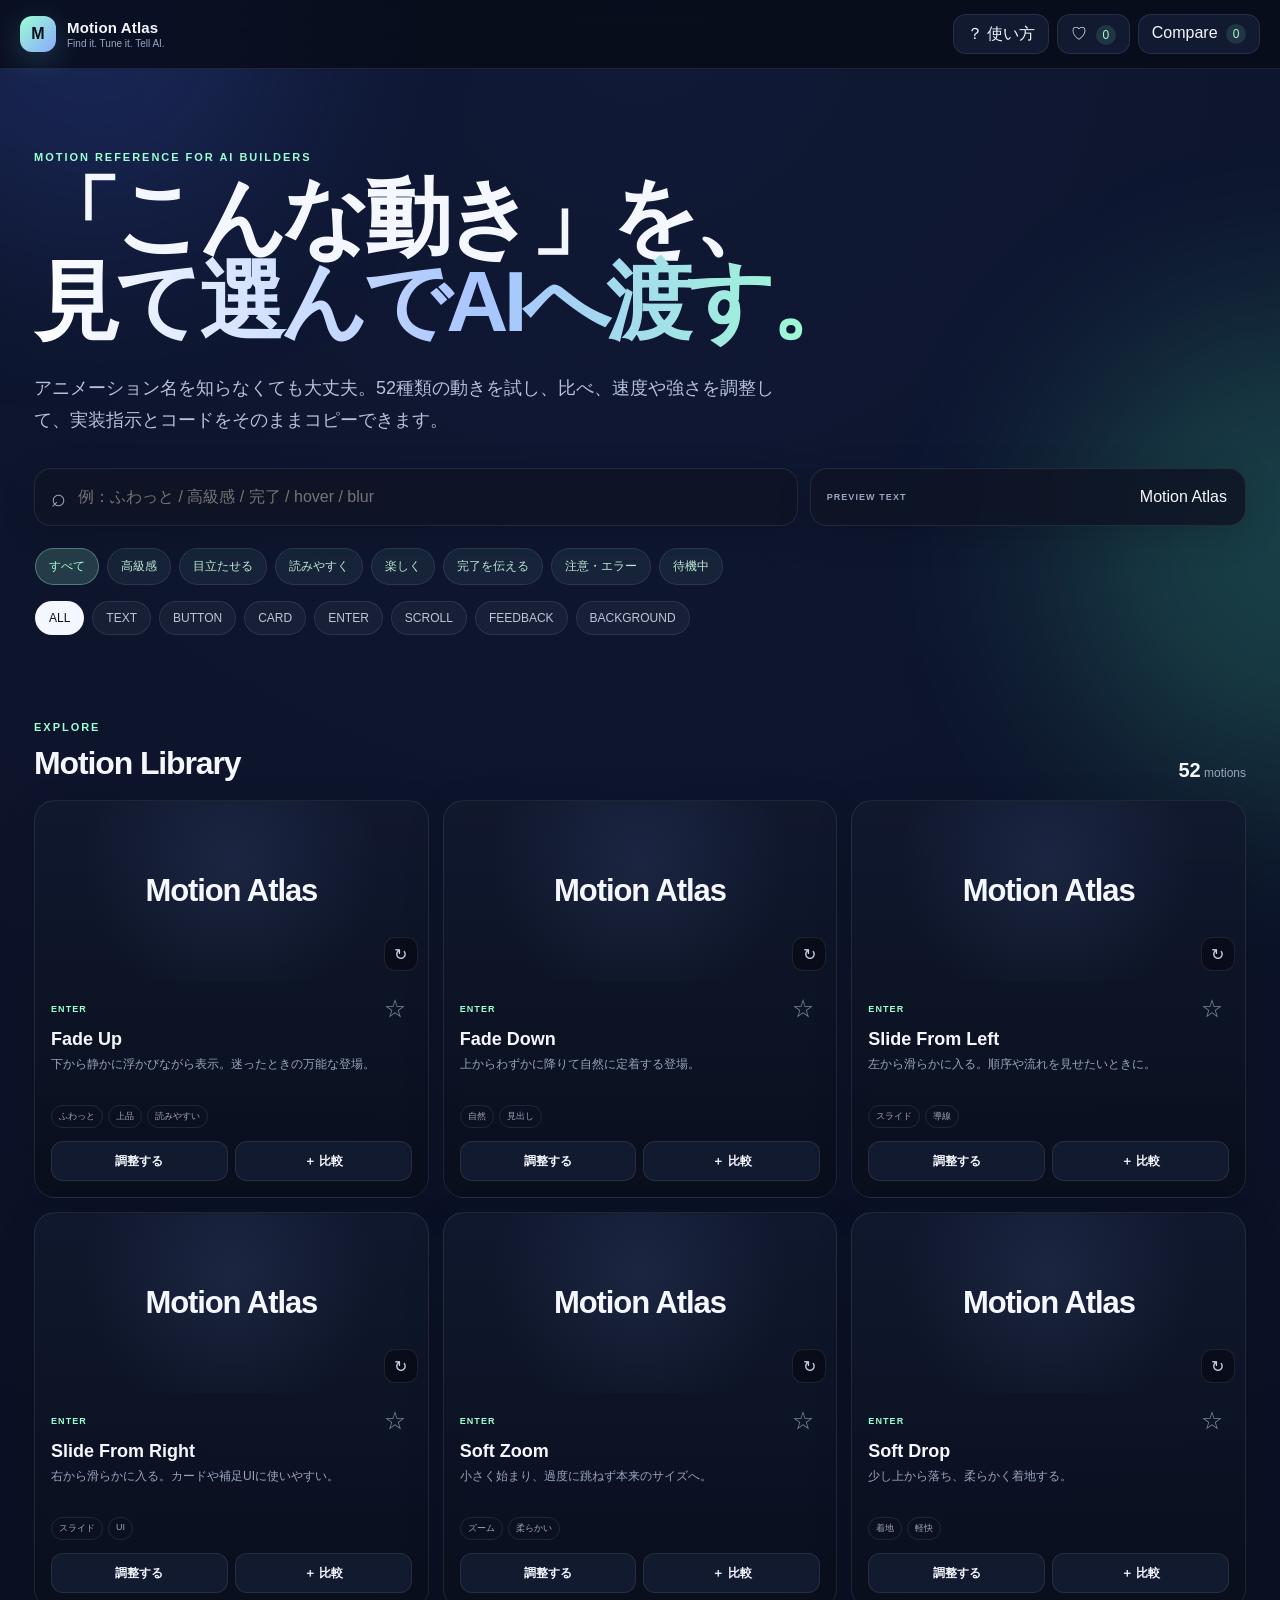
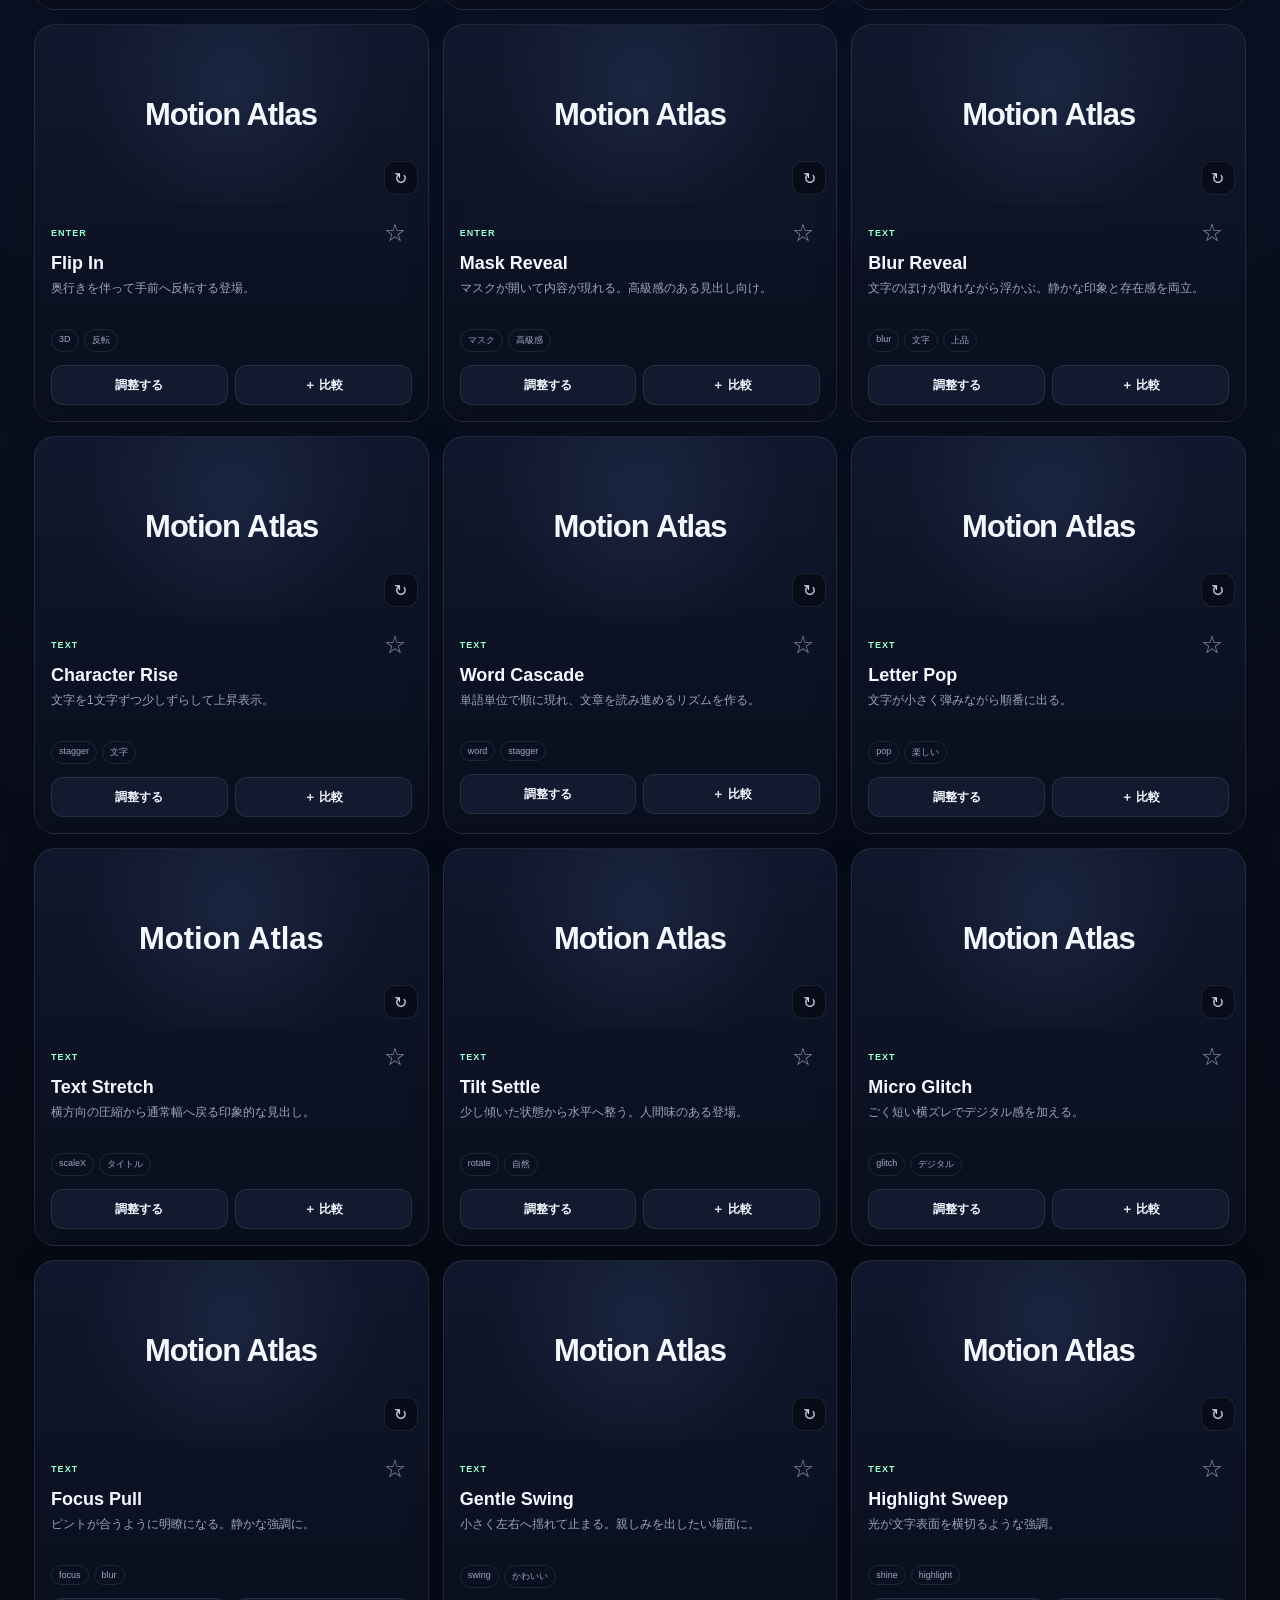
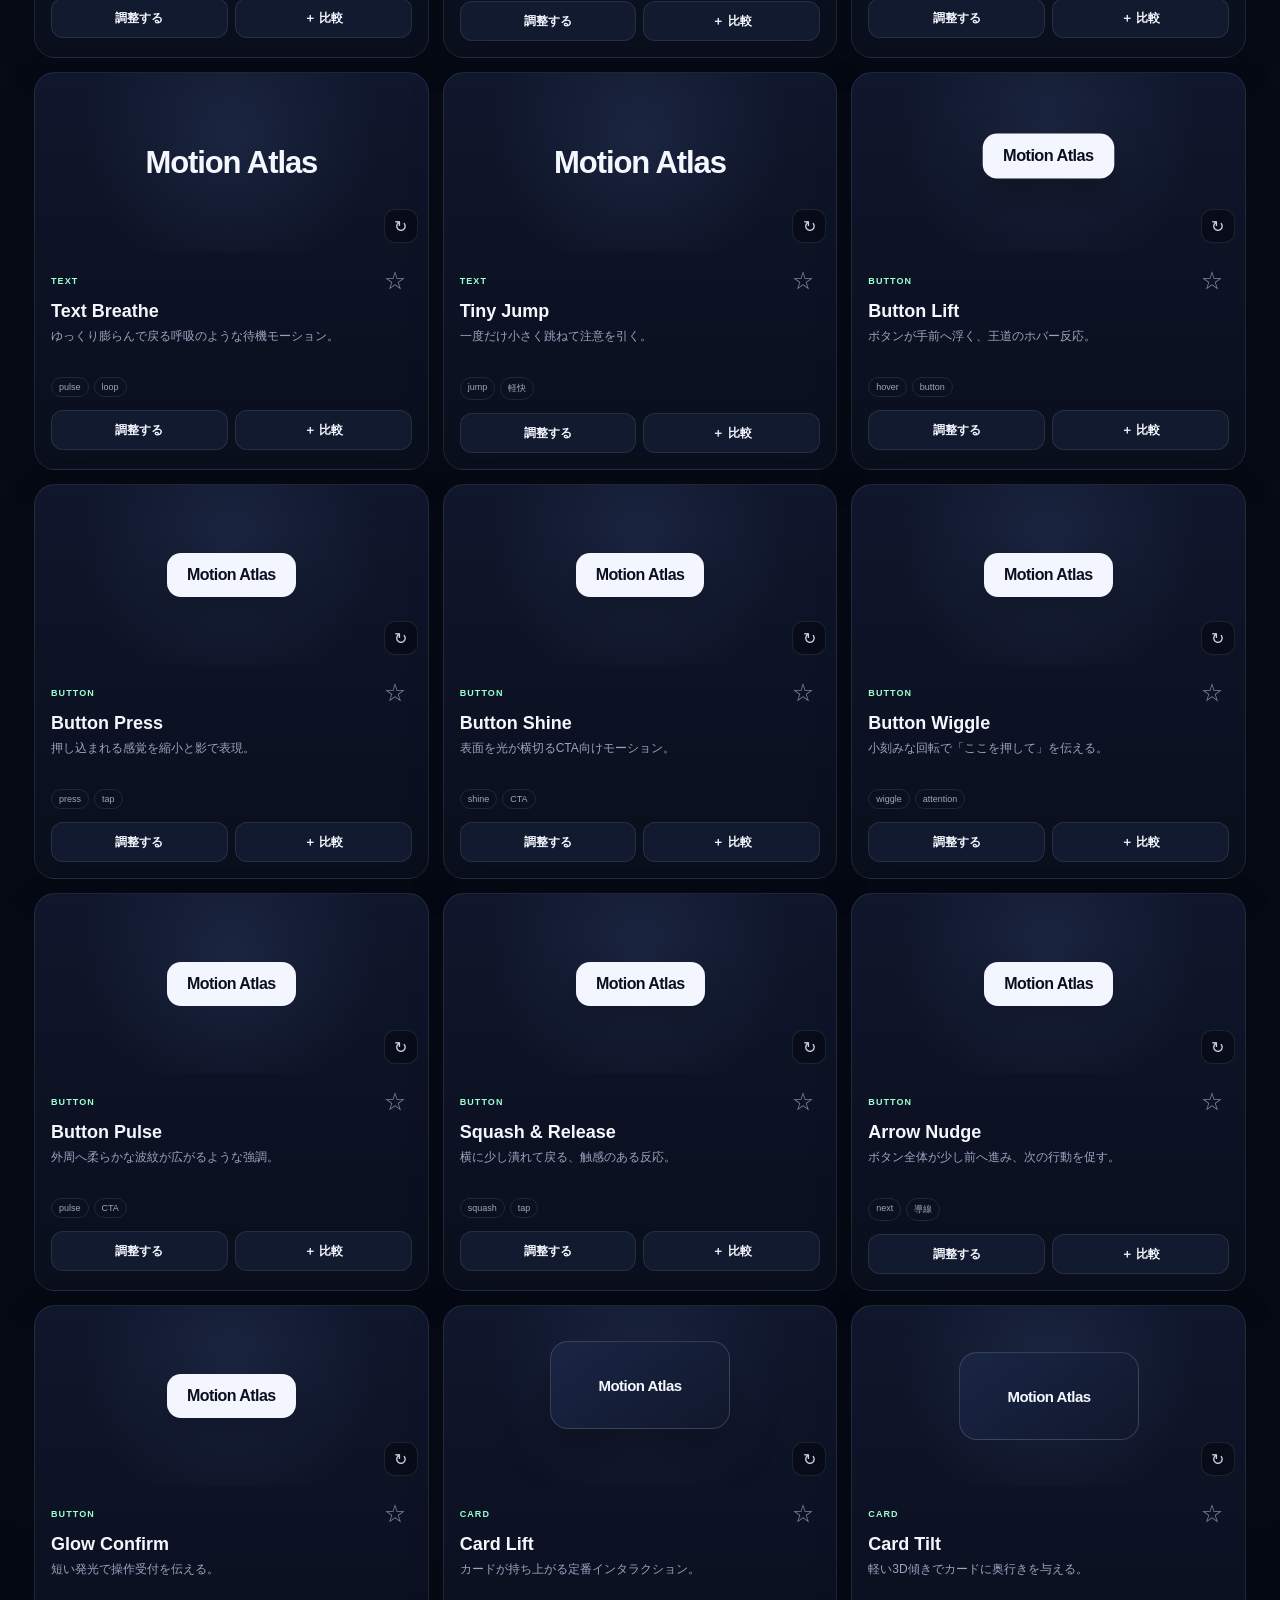
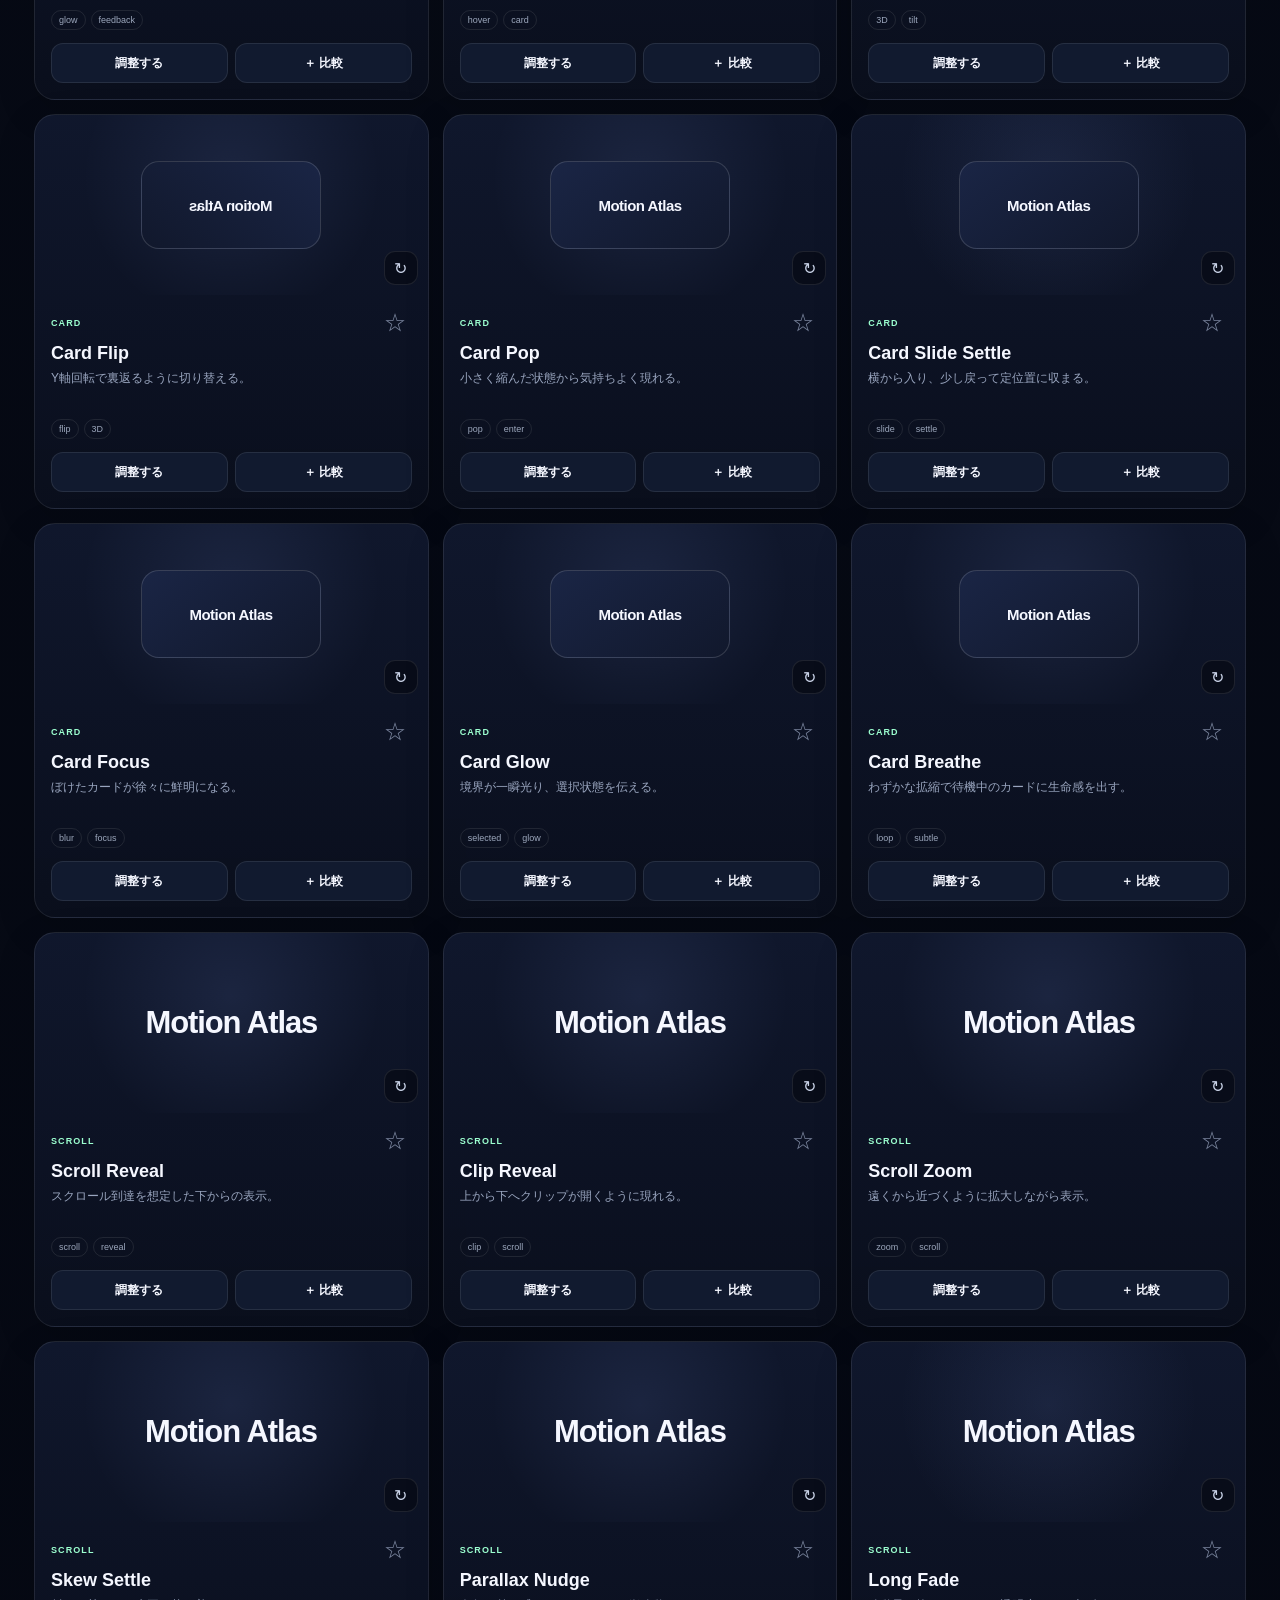
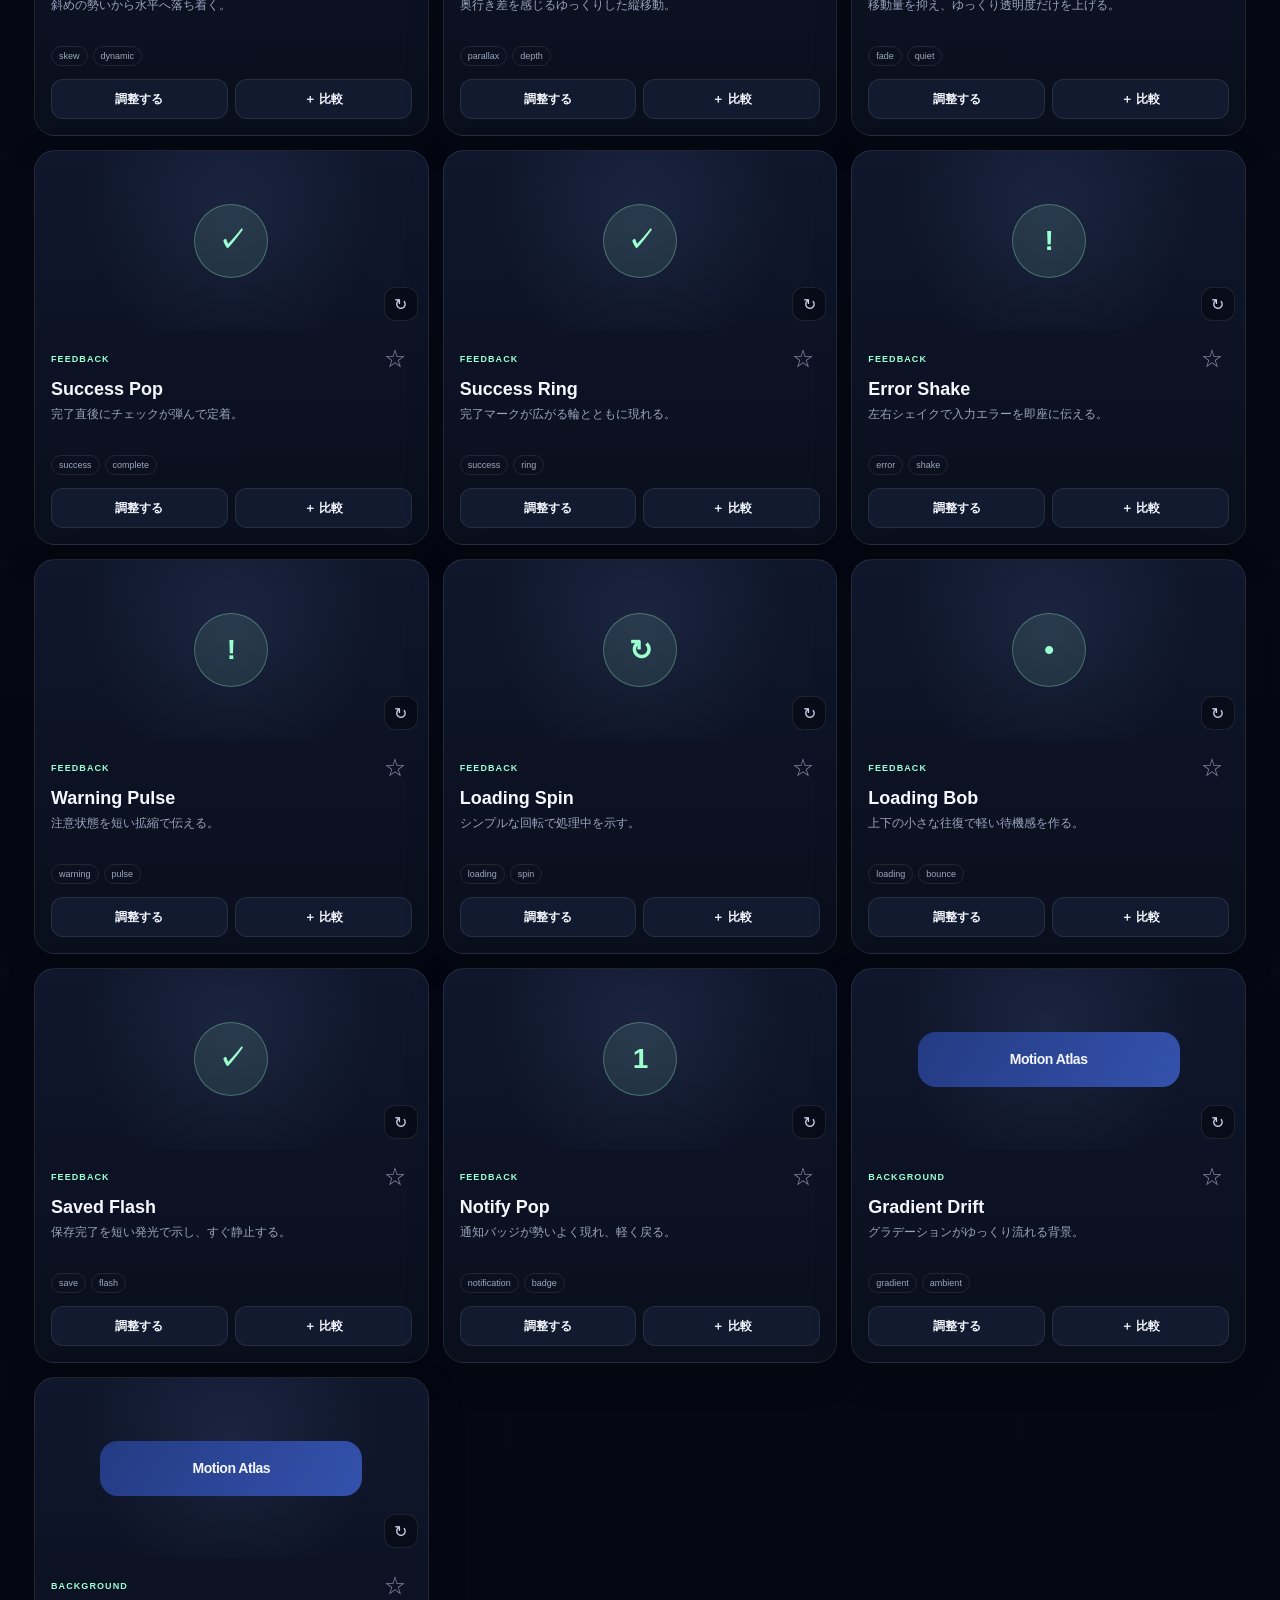
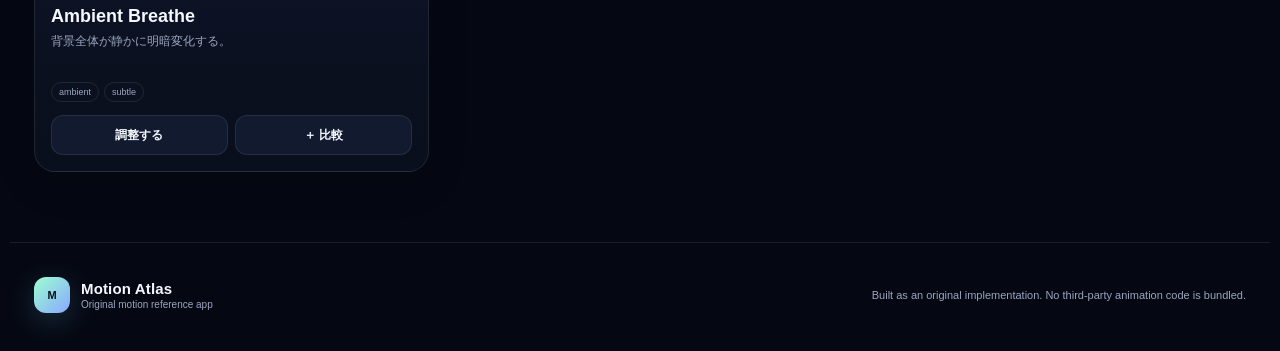
==== commit 2181b876: "Use button-based manual navigation" ====
--- a/index.html
+++ b/index.html
@@ -21,7 +21,7 @@
       <span><strong>Motion Atlas</strong><small>Find it. Tune it. Tell AI.</small></span>
     </a>
     <div class="top-actions">
-      <a class="icon-btn help-link" href="manual.html" aria-label="使い方を開く">？ 使い方</a>
+      <button class="icon-btn" type="button" aria-label="使い方を開く" onclick="location.href='manual.html'">？ 使い方</button>
       <button class="icon-btn" id="favoritesBtn" type="button" aria-label="お気に入りのみ表示" title="お気に入り">♡ <span id="favoriteCount">0</span></button>
       <button class="icon-btn compare-pill" id="compareBtn" type="button" aria-label="比較を開く">Compare <span id="compareCount">0</span></button>
     </div>
